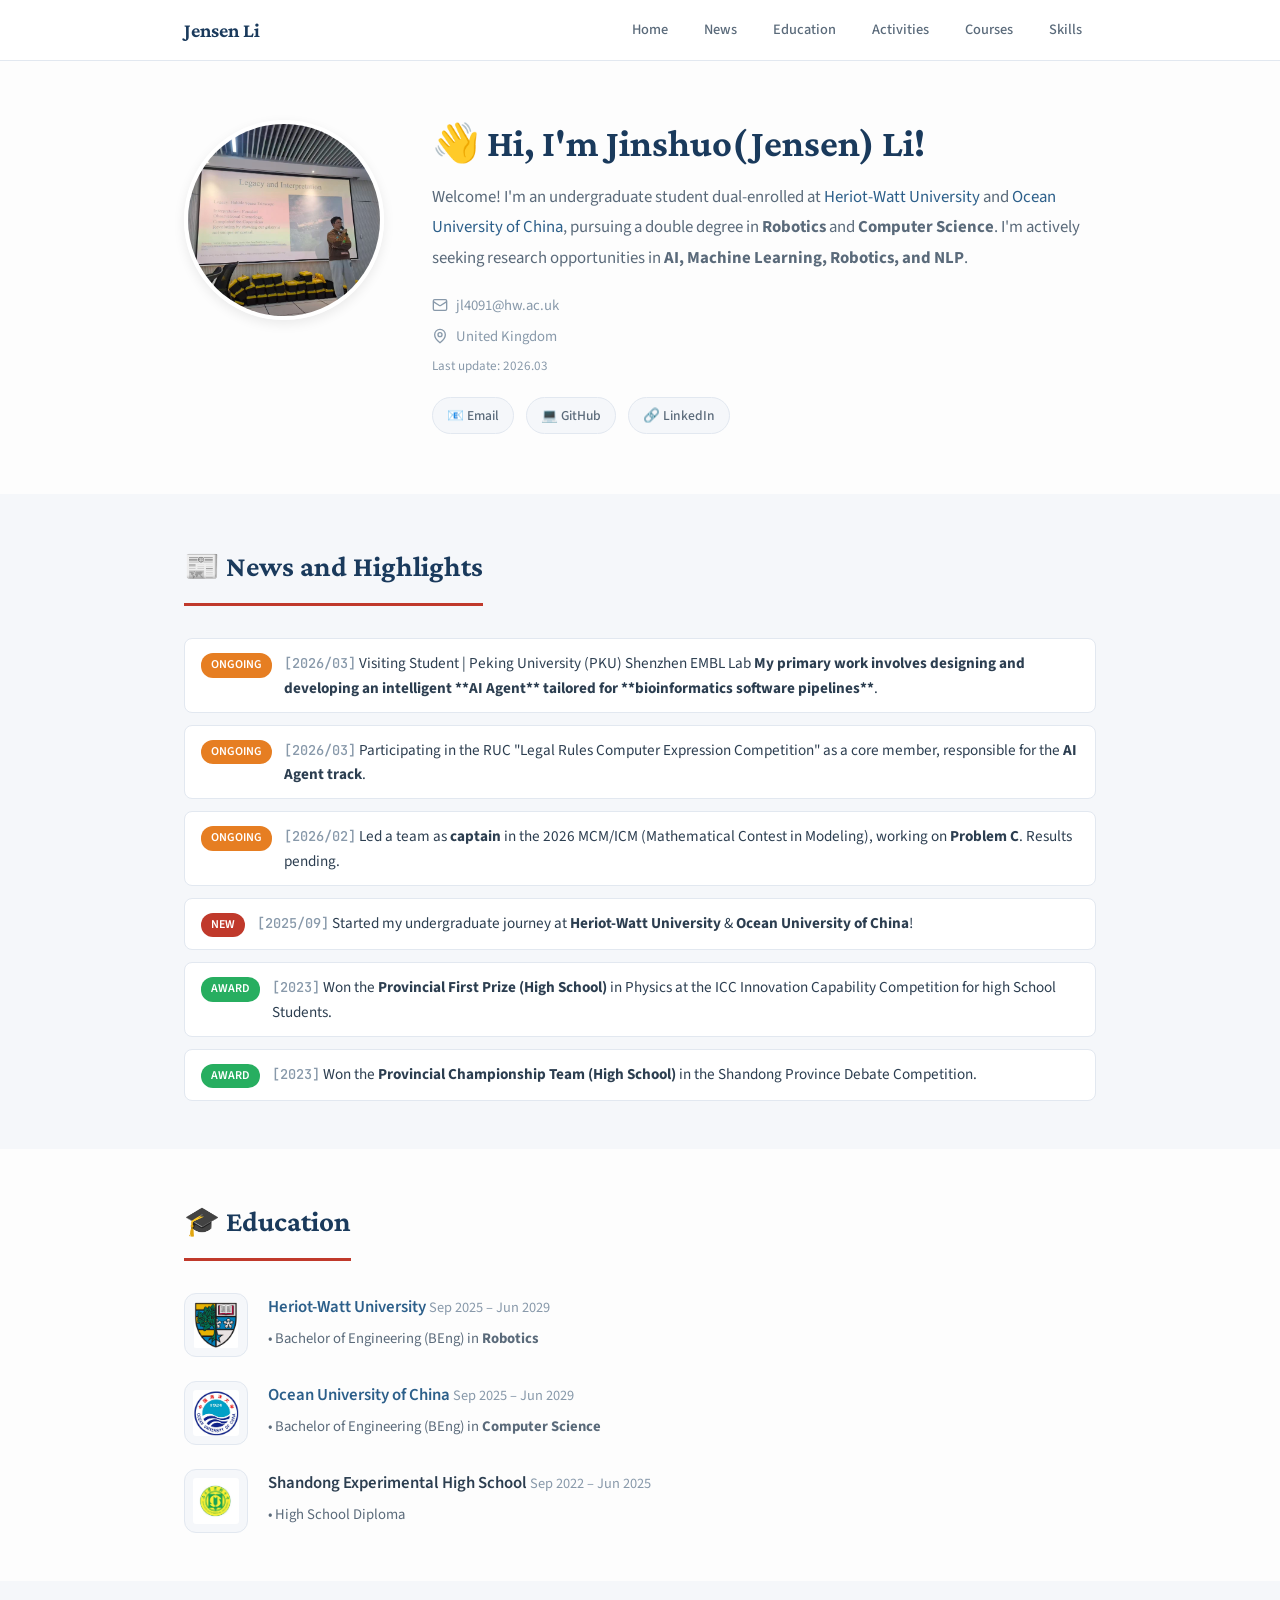
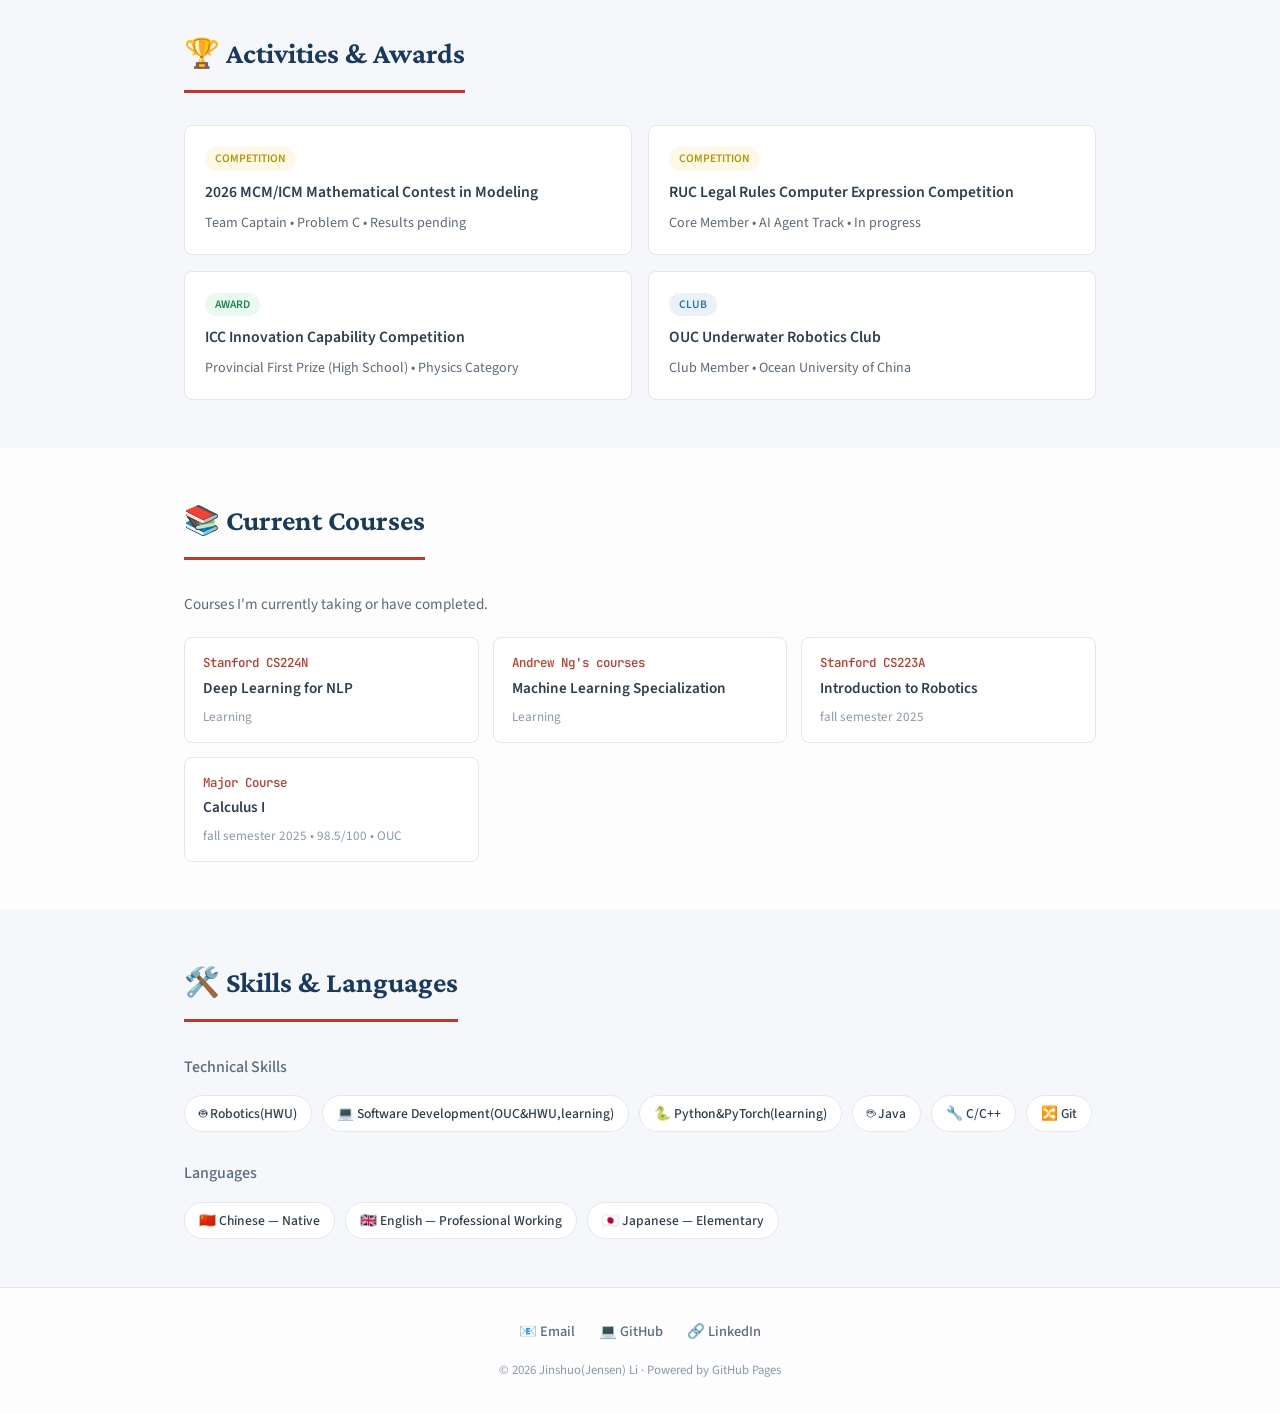
==== index.html @ 5b60dbbb "Update index.html" ====
<!DOCTYPE html>
<html lang="en">
<head>
    <meta charset="UTF-8">
    <meta name="viewport" content="width=device-width, initial-scale=1.0">
    <title>Jinshuo(Jensen) Li - Academic Homepage</title>
    <link rel="preconnect" href="https://fonts.googleapis.com">
    <link href="https://fonts.googleapis.com/css2?family=Crimson+Pro:wght@400;600;700&family=Source+Sans+3:wght@300;400;500;600;700&family=JetBrains+Mono:wght@400;500&display=swap" rel="stylesheet">
    <style>
        :root{--primary:#1a3a5c;--primary-light:#2c5f8a;--accent:#c0392b;--bg:#fdfdfd;--bg-section:#f5f7fa;--text:#2c3e50;--text-light:#5a6a7a;--text-muted:#8899aa;--border:#e2e8f0;--shadow-sm:0 1px 3px rgba(0,0,0,.06);--shadow-md:0 4px 12px rgba(0,0,0,.08);--radius:8px;--font-display:'Crimson Pro',Georgia,serif;--font-body:'Source Sans 3','Noto Sans SC',sans-serif;--font-mono:'JetBrains Mono',monospace}
        *,*::before,*::after{box-sizing:border-box;margin:0;padding:0}
        html{scroll-behavior:smooth;scroll-padding-top:80px}
        body{font-family:var(--font-body);color:var(--text);background:var(--bg);line-height:1.7;font-size:16px;-webkit-font-smoothing:antialiased}
        a{color:var(--primary-light);text-decoration:none;transition:color .2s}a:hover{color:var(--accent)}
        img{max-width:100%;display:block}
        .navbar{position:fixed;top:0;left:0;right:0;z-index:1000;background:rgba(255,255,255,.92);backdrop-filter:blur(12px);-webkit-backdrop-filter:blur(12px);border-bottom:1px solid var(--border);transition:box-shadow .3s}
        .navbar.scrolled{box-shadow:var(--shadow-sm)}
        .navbar-inner{max-width:960px;margin:0 auto;padding:0 24px;display:flex;align-items:center;justify-content:space-between;height:60px}
        .nav-name{font-family:var(--font-display);font-size:1.25rem;font-weight:700;color:var(--primary)}
        .nav-links{display:flex;gap:8px}
        .nav-links a{padding:6px 14px;border-radius:6px;font-size:.9rem;font-weight:500;color:var(--text-light);transition:all .2s}
        .nav-links a:hover{background:var(--bg-section);color:var(--primary)}
        .nav-toggle{display:none;background:none;border:none;cursor:pointer;padding:8px}
        .nav-toggle span{display:block;width:22px;height:2px;background:var(--text);margin:5px 0}
        .hero{padding:120px 24px 60px;max-width:960px;margin:0 auto}
        .hero-grid{display:grid;grid-template-columns:200px 1fr;gap:48px;align-items:start}
        .portrait{width:200px;height:200px;border-radius:50%;object-fit:cover;border:4px solid #fff;box-shadow:var(--shadow-md);background:linear-gradient(135deg,var(--primary-light),var(--primary))}
        .hero-info h1{font-family:var(--font-display);font-size:2.4rem;font-weight:700;color:var(--primary);line-height:1.2;margin-bottom:16px}
        .hero-info h1 .wave{display:inline-block;animation:wave 2.5s ease-in-out infinite;transform-origin:70% 70%}
        @keyframes wave{0%,60%,100%{transform:rotate(0)}10%,30%{transform:rotate(14deg)}20%{transform:rotate(-8deg)}40%{transform:rotate(-4deg)}50%{transform:rotate(10deg)}}
        .hero-bio{font-size:1.05rem;color:var(--text-light);margin-bottom:20px;line-height:1.8}
        .hero-meta{display:flex;flex-direction:column;gap:6px;font-size:.92rem;color:var(--text-muted)}
        .hero-meta span{display:flex;align-items:center;gap:8px}
        .hero-meta .icon{width:16px;height:16px;flex-shrink:0}
        .social-links{display:flex;gap:12px;margin-top:20px;flex-wrap:wrap}
        .social-links a{display:inline-flex;align-items:center;gap:6px;padding:6px 14px;border-radius:20px;font-size:.85rem;font-weight:500;background:var(--bg-section);color:var(--text-light);border:1px solid var(--border);transition:all .2s}
        .social-links a:hover{background:var(--primary);color:#fff;border-color:var(--primary);transform:translateY(-1px);box-shadow:var(--shadow-sm)}
        .section{max-width:960px;margin:0 auto;padding:48px 24px}
        .section-alt{background:var(--bg-section)}
        .section-alt .section{max-width:960px;margin:0 auto}
        .section-title{font-family:var(--font-display);font-size:1.8rem;font-weight:700;color:var(--primary);margin-bottom:32px;padding-bottom:12px;border-bottom:3px solid var(--accent);display:inline-block}
        .news-list{display:flex;flex-direction:column;gap:12px}
        .news-item{display:flex;align-items:flex-start;gap:12px;padding:12px 16px;border-radius:var(--radius);background:#fff;border:1px solid var(--border);transition:all .2s}
        .news-item:hover{box-shadow:var(--shadow-sm);border-color:var(--primary-light)}
        .news-badge{display:inline-block;padding:2px 10px;border-radius:12px;font-size:.75rem;font-weight:600;color:#fff;white-space:nowrap;flex-shrink:0;margin-top:2px}
        .news-badge.new{background:var(--accent)}.news-badge.ongoing{background:#e67e22}.news-badge.award{background:#27ae60}
        .news-text{font-size:.95rem;line-height:1.6}
        .news-date{color:var(--text-muted);font-size:.85rem;font-weight:500;font-family:var(--font-mono)}
        .entry-list{display:flex;flex-direction:column;gap:24px}
        .entry{display:grid;grid-template-columns:64px 1fr;gap:20px;align-items:start}
        .entry-logo{width:64px;height:64px;border-radius:12px;object-fit:contain;background:var(--bg-section);border:1px solid var(--border);display:flex;align-items:center;justify-content:center;font-size:1.6rem;padding:8px}
        .entry-content h3{font-size:1.05rem;font-weight:600;color:var(--text);margin-bottom:4px}
        .entry-content h3 .date{font-weight:400;color:var(--text-muted);font-size:.9rem}
        .entry-detail{font-size:.92rem;color:var(--text-light);line-height:1.7}
        .activity-grid{display:grid;grid-template-columns:repeat(auto-fill,minmax(420px,1fr));gap:16px}
        .activity-card{padding:18px 20px;border-radius:var(--radius);background:#fff;border:1px solid var(--border);transition:all .25s}
        .activity-card:hover{box-shadow:var(--shadow-md);transform:translateY(-2px)}
        .activity-card h3{font-size:.98rem;font-weight:600;color:var(--text);margin-bottom:6px}
        .activity-card p{font-size:.88rem;color:var(--text-light)}
        .activity-tag{display:inline-block;padding:2px 10px;border-radius:12px;font-size:.72rem;font-weight:600;margin-bottom:8px}
        .tag-award{background:#eafaf1;color:#1e8449}.tag-competition{background:#fef9e7;color:#b7950b}.tag-club{background:#eaf2f8;color:#2874a6}
        .course-grid{display:grid;grid-template-columns:repeat(auto-fill,minmax(280px,1fr));gap:14px}
        .course-card{padding:14px 18px;border-radius:var(--radius);background:#fff;border:1px solid var(--border);transition:all .2s}
        .course-card:hover{box-shadow:var(--shadow-sm);border-color:var(--primary-light)}
        .course-card .course-code{font-family:var(--font-mono);font-size:.78rem;color:var(--accent);font-weight:500}
        .course-card .course-name{font-size:.95rem;font-weight:600;color:var(--text);margin-top:2px}
        .course-card .course-meta{font-size:.82rem;color:var(--text-muted);margin-top:4px}
        .skills-section{display:flex;flex-wrap:wrap;gap:10px}
        .skill-badge{display:inline-flex;align-items:center;gap:6px;padding:6px 14px;border-radius:20px;font-size:.85rem;font-weight:500;background:#fff;color:var(--text);border:1px solid var(--border);transition:all .2s}
        .skill-badge:hover{border-color:var(--primary-light);transform:translateY(-1px);box-shadow:var(--shadow-sm)}
        .footer{border-top:1px solid var(--border);padding:32px 24px;text-align:center}
        .footer-links{display:flex;justify-content:center;gap:24px;margin-bottom:16px;flex-wrap:wrap}
        .footer-links a{font-size:.9rem;color:var(--text-light);font-weight:500}
        .footer-links a:hover{color:var(--accent)}
        .footer-copy{font-size:.8rem;color:var(--text-muted)}
        .back-to-top{position:fixed;bottom:32px;right:32px;width:44px;height:44px;border-radius:50%;background:var(--primary);color:#fff;border:none;cursor:pointer;display:flex;align-items:center;justify-content:center;opacity:0;transform:translateY(10px);transition:all .3s;box-shadow:var(--shadow-md);z-index:999}
        .back-to-top.visible{opacity:1;transform:translateY(0)}
        .back-to-top:hover{background:var(--accent);transform:translateY(-2px)}
        .fade-in{opacity:0;transform:translateY(20px);transition:opacity .6s ease,transform .6s ease}
        .fade-in.visible{opacity:1;transform:translateY(0)}
        @media(max-width:768px){.hero-grid{grid-template-columns:1fr;text-align:center;gap:24px}.portrait{width:160px;height:160px;margin:0 auto}.hero-info h1{font-size:1.8rem}.hero-meta{align-items:center}.social-links{justify-content:center}.entry{grid-template-columns:48px 1fr;gap:14px}.entry-logo{width:48px;height:48px;font-size:1.2rem}.activity-grid{grid-template-columns:1fr}.nav-links{display:none}.nav-links.open{display:flex;flex-direction:column;position:absolute;top:60px;left:0;right:0;background:rgba(255,255,255,.98);backdrop-filter:blur(12px);padding:16px;border-bottom:1px solid var(--border);box-shadow:var(--shadow-md)}.nav-toggle{display:block}}
    </style>
</head>
<body>

<nav class="navbar" id="navbar">
    <div class="navbar-inner">
        <a href="#" class="nav-name">Jensen Li</a>
        <button class="nav-toggle" onclick="document.querySelector('.nav-links').classList.toggle('open')" aria-label="Toggle menu"><span></span><span></span><span></span></button>
        <div class="nav-links">
            <a href="#">Home</a>
            <a href="#news">News</a>
            <a href="#edu">Education</a>
            <a href="#activities">Activities</a>
            <a href="#courses">Courses</a>
            <a href="#skills">Skills</a>
        </div>
    </div>
</nav>

<header class="hero">
    <div class="hero-grid fade-in">
        <div>
            <img class="portrait" src="img/portrait.jpg" alt="Jensen Li"> 
        </div>
        <div class="hero-info">
            <h1><span class="wave">👋</span> Hi, I'm <strong>Jinshuo(Jensen) Li</strong>!</h1>
            <p class="hero-bio">
                Welcome! I'm an undergraduate student dual-enrolled at
                <a href="https://www.hw.ac.uk/" target="_blank">Heriot-Watt University</a> and
                <a href="https://www.ouc.edu.cn/" target="_blank">Ocean University of China</a>,
                pursuing a double degree in <strong>Robotics</strong> and <strong>Computer Science</strong>.
                I'm actively seeking research opportunities in <strong>AI, Machine Learning, Robotics, and NLP</strong>.
            </p>
            <div class="hero-meta">
                <span><svg class="icon" viewBox="0 0 24 24" fill="none" stroke="currentColor" stroke-width="2"><rect x="2" y="4" width="20" height="16" rx="2"/><path d="m22 7-8.97 5.7a1.94 1.94 0 0 1-2.06 0L2 7"/></svg> jl4091@hw.ac.uk</span>
                <span><svg class="icon" viewBox="0 0 24 24" fill="none" stroke="currentColor" stroke-width="2"><path d="M20 10c0 6-8 12-8 12s-8-6-8-12a8 8 0 0 1 16 0Z"/><circle cx="12" cy="10" r="3"/></svg> United Kingdom</span>
                <span style="font-size:.82rem">Last update: 2026.03</span>
            </div>
            <div class="social-links">
                <a href="mailto:jl4091@hw.ac.uk">📧 Email</a>
                <a href="https://github.com/JinshuoLi-Jensen" target="_blank">💻 GitHub</a>
                <a href="https://www.linkedin.com/in/jinshuo-jensen-li-441361394?lipi=urn%3Ali%3Apage%3Ad_flagship3_profile_view_base_contact_details%3BTXCVlpqASl%2BMMBmST65ggA%3D%3D" target="_blank">🔗 LinkedIn</a>
            </div>
        </div>
    </div>
</header>

<div class="section-alt">
    <div class="section" id="news">
        <h2 class="section-title fade-in">📰 News and Highlights</h2>
        <div class="news-list">
            <div class="news-item fade-in">
                <span class="news-badge ongoing">ONGOING</span>
                <div class="news-text"><span class="news-date">[2026/03]</span> Visiting Student | Peking University (PKU) Shenzhen EMBL Lab <strong>My primary work involves designing and developing an intelligent **AI Agent** tailored for **bioinformatics software pipelines**</strong>.</div>
            </div>
            <div class="news-item fade-in">
                <span class="news-badge ongoing">ONGOING</span>
                <div class="news-text"><span class="news-date">[2026/03]</span> Participating in the RUC "Legal Rules Computer Expression Competition" as a core member, responsible for the <strong>AI Agent track</strong>.</div>
            </div>
            <div class="news-item fade-in">
                <span class="news-badge ongoing">ONGOING</span>
                <div class="news-text"><span class="news-date">[2026/02]</span> Led a team as <strong>captain</strong> in the 2026 MCM/ICM (Mathematical Contest in Modeling), working on <strong>Problem C</strong>. Results pending.</div>
            </div>
            <div class="news-item fade-in">
                <span class="news-badge new">NEW</span>
                <div class="news-text"><span class="news-date">[2025/09]</span> Started my undergraduate journey at <strong>Heriot-Watt University</strong> &amp; <strong>Ocean University of China</strong>!</div>
            </div>
            <div class="news-item fade-in">
                <span class="news-badge award">AWARD</span>
                <div class="news-text"><span class="news-date">[2023]</span> Won the <strong>Provincial First Prize (High School)</strong> in Physics at the ICC Innovation Capability Competition for high School Students.</div>
            </div>
            <div class="news-item fade-in">
                <span class="news-badge award">AWARD</span>
                <div class="news-text"><span class="news-date">[2023]</span> Won the <strong>Provincial Championship Team (High School)</strong> in the Shandong Province Debate Competition.</div>
            </div>
        </div>
    </div>
</div>

<div class="section" id="edu">
    <h2 class="section-title fade-in">🎓 Education</h2>
    <div class="entry-list">
        <div class="entry fade-in">
            <img class="entry-logo" src="img/hwu.png" alt="HWU"> 
            <div class="entry-content">
                <h3><a href="https://www.hw.ac.uk/" target="_blank">Heriot-Watt University</a> <span class="date">Sep 2025 – Jun 2029</span></h3>
                <div class="entry-detail">• Bachelor of Engineering (BEng) in <strong>Robotics</strong></div>
            </div>
        </div>
        <div class="entry fade-in">
            <img class="entry-logo" src="img/ouc.png" alt="OUC">
            <div class="entry-content">
                <h3><a href="https://www.ouc.edu.cn/" target="_blank">Ocean University of China</a> <span class="date">Sep 2025 – Jun 2029</span></h3>
                <div class="entry-detail">• Bachelor of Engineering (BEng) in <strong>Computer Science</strong></div>
            </div>
        </div>
        <div class="entry fade-in">
            <img class="entry-logo" src="img/sdsy.webp" alt="SDSY">
            <div class="entry-content">
                <h3>Shandong Experimental High School <span class="date">Sep 2022 – Jun 2025</span></h3>
                <div class="entry-detail">• High School Diploma</div>
            </div>
        </div>
    </div>
</div>

<div class="section-alt">
    <div class="section" id="activities">
        <h2 class="section-title fade-in">🏆 Activities &amp; Awards</h2>
        <div class="activity-grid">
            <div class="activity-card fade-in">
                <span class="activity-tag tag-competition">COMPETITION</span>
                <h3>2026 MCM/ICM Mathematical Contest in Modeling</h3>
                <p>Team Captain • Problem C • Results pending</p>
            </div>
            <div class="activity-card fade-in">
                <span class="activity-tag tag-competition">COMPETITION</span>
                <h3>RUC Legal Rules Computer Expression Competition</h3>
                <p>Core Member • AI Agent Track • In progress</p>
            </div>
            <div class="activity-card fade-in">
                <span class="activity-tag tag-award">AWARD</span>
                <h3>ICC Innovation Capability Competition</h3>
                <p>Provincial First Prize (High School) • Physics Category</p>
            </div>
            <div class="activity-card fade-in">
                <span class="activity-tag tag-club">CLUB</span>
                <h3>OUC Underwater Robotics Club</h3>
                <p>Club Member • Ocean University of China</p>
            </div>
        </div>
    </div>
</div>

<div class="section" id="courses">
    <h2 class="section-title fade-in">📚 Current Courses</h2>
    <p style="color:var(--text-light);margin-bottom:20px;font-size:.95rem" class="fade-in">Courses I'm currently taking or have completed.</p>
    <div class="course-grid">
        <div class="course-card fade-in">
            <div class="course-code">Stanford CS224N</div>
            <div class="course-name">Deep Learning for NLP</div>
            <div class="course-meta">Learning</div>
        </div>
        <div class="course-card fade-in">
            <div class="course-code">Andrew Ng's courses</div>
            <div class="course-name">Machine Learning Specialization</div>
            <div class="course-meta">Learning</div>
        </div>
        <div class="course-card fade-in">
            <div class="course-code">Stanford CS223A</div>
            <div class="course-name">Introduction to Robotics</div>
            <div class="course-meta">fall semester 2025</div>
        </div>
        <div class="course-card fade-in">
            <div class="course-code">Major Course</div>
            <div class="course-name">Calculus I</div>
            <div class="course-meta">fall semester 2025 • 98.5/100 • OUC</div>
        </div>
    </div>
</div>

<div class="section-alt">
    <div class="section" id="skills">
        <h2 class="section-title fade-in">🛠️ Skills &amp; Languages</h2>
        <h3 style="font-size:1rem;color:var(--text-light);margin-bottom:14px;font-weight:500" class="fade-in">Technical Skills</h3>
        <div class="skills-section fade-in" style="margin-bottom:28px">
            <span class="skill-badge">🤖 Robotics(HWU)</span>
            <span class="skill-badge">💻 Software Development(OUC&HWU,learning)</span>
            <span class="skill-badge">🐍 Python&PyTorch(learning)</span>
            <span class="skill-badge">☕ Java</span>
            <span class="skill-badge">🔧 C/C++</span>
            <span class="skill-badge">🔀 Git</span>
        </div>
        <h3 style="font-size:1rem;color:var(--text-light);margin-bottom:14px;font-weight:500" class="fade-in">Languages</h3>
        <div class="skills-section fade-in">
            <span class="skill-badge">🇨🇳 Chinese — Native</span>
            <span class="skill-badge">🇬🇧 English — Professional Working</span>
            <span class="skill-badge">🇯🇵 Japanese — Elementary</span>
        </div>
    </div>
</div>

<footer class="footer">
    <div class="footer-links">
        <a href="mailto:jl4091@hw.ac.uk">📧 Email</a>
        <a href="https://github.com/JinshuoLi-Jensen" target="_blank">💻 GitHub</a>
        <a href="https://www.linkedin.com/in/jinshuojensen-li-441361394" target="_blank">🔗 LinkedIn</a>
    </div>
    <p class="footer-copy">© 2026 Jinshuo(Jensen) Li · Powered by GitHub Pages</p>
</footer>

<button class="back-to-top" id="backToTop" onclick="window.scrollTo({top:0,behavior:'smooth'})" aria-label="Back to top">
    <svg width="20" height="20" viewBox="0 0 24 24" fill="none" stroke="currentColor" stroke-width="2.5" stroke-linecap="round"><path d="m18 15-6-6-6 6"/></svg>
</button>

<script>
    var navbar=document.getElementById('navbar');
    window.addEventListener('scroll',function(){navbar.classList.toggle('scrolled',window.scrollY>20)});
    var backToTop=document.getElementById('backToTop');
    window.addEventListener('scroll',function(){backToTop.classList.toggle('visible',window.scrollY>400)});
    var observer=new IntersectionObserver(function(entries){
        entries.forEach(function(entry){if(entry.isIntersecting)entry.target.classList.add('visible')});
    },{threshold:0.1,rootMargin:'0px 0px -40px 0px'});
    document.querySelectorAll('.fade-in').forEach(function(el){observer.observe(el)});
</script>
</body>
</html>
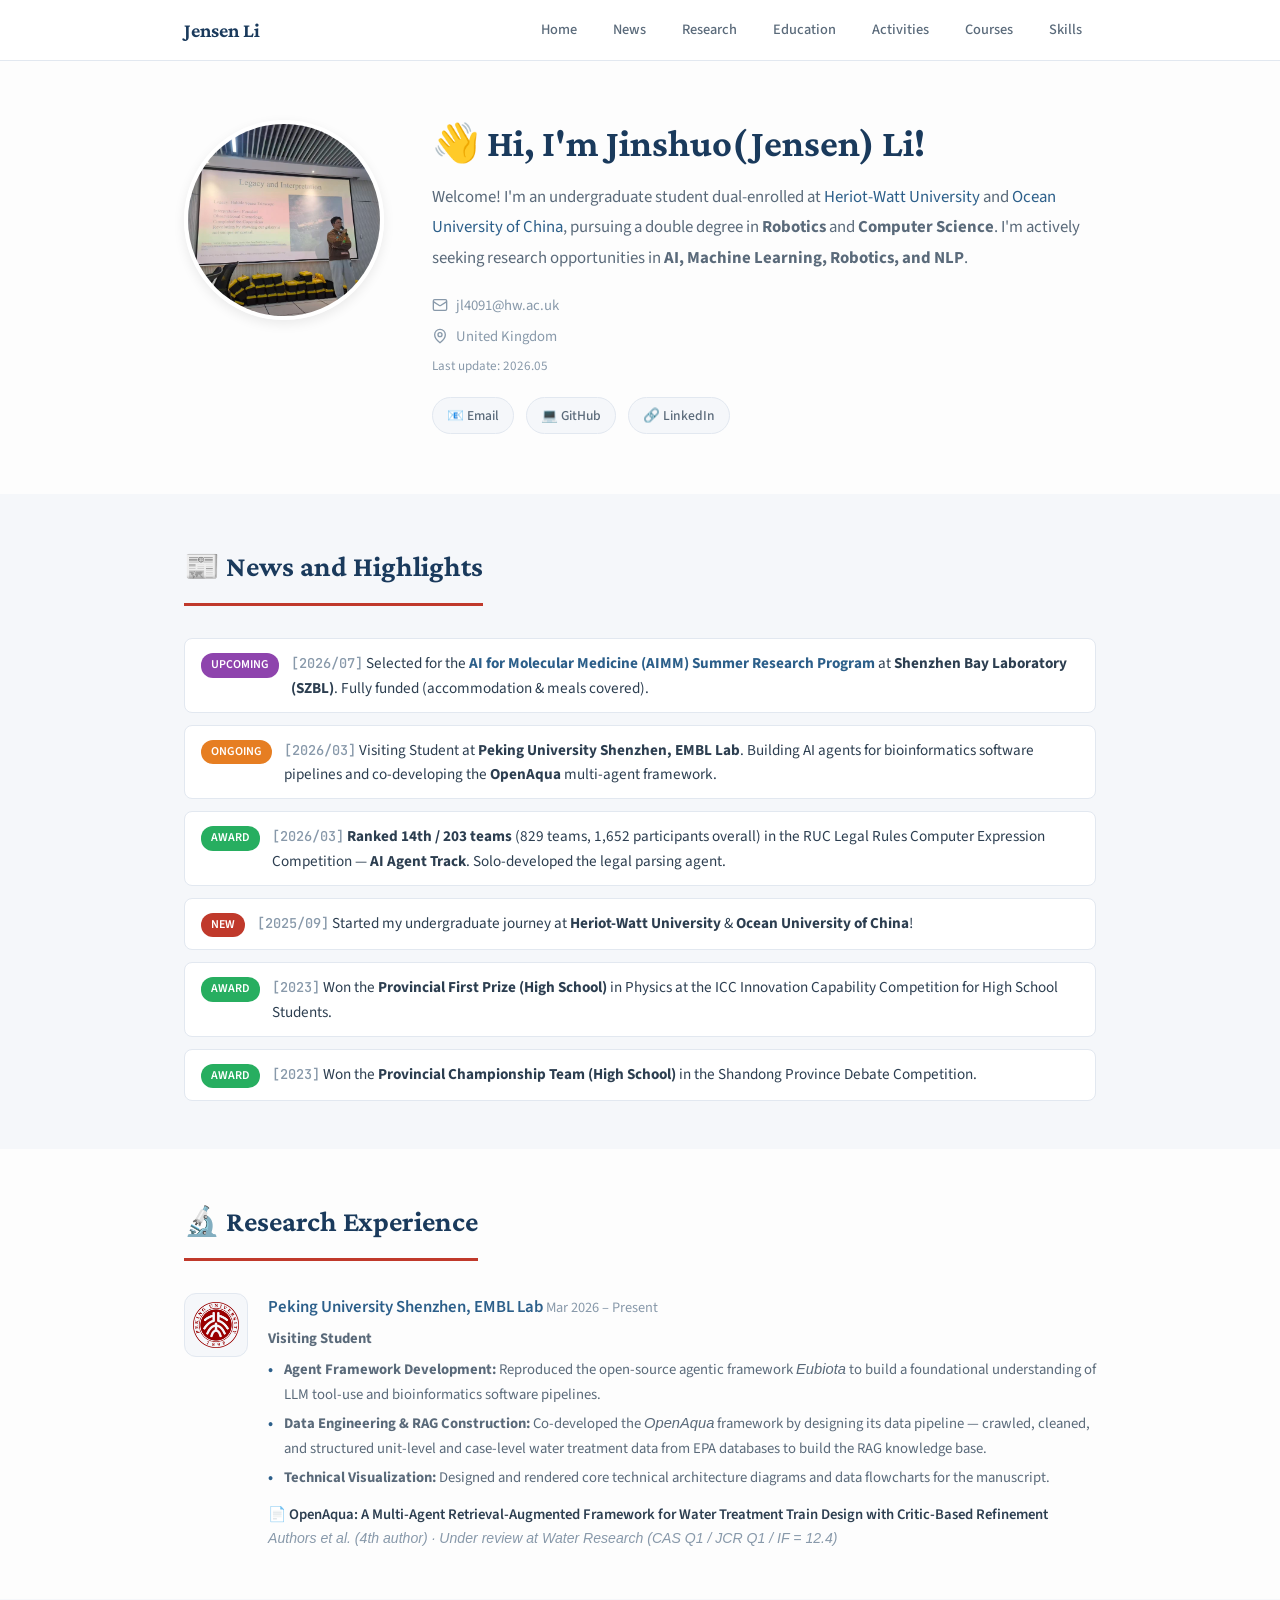
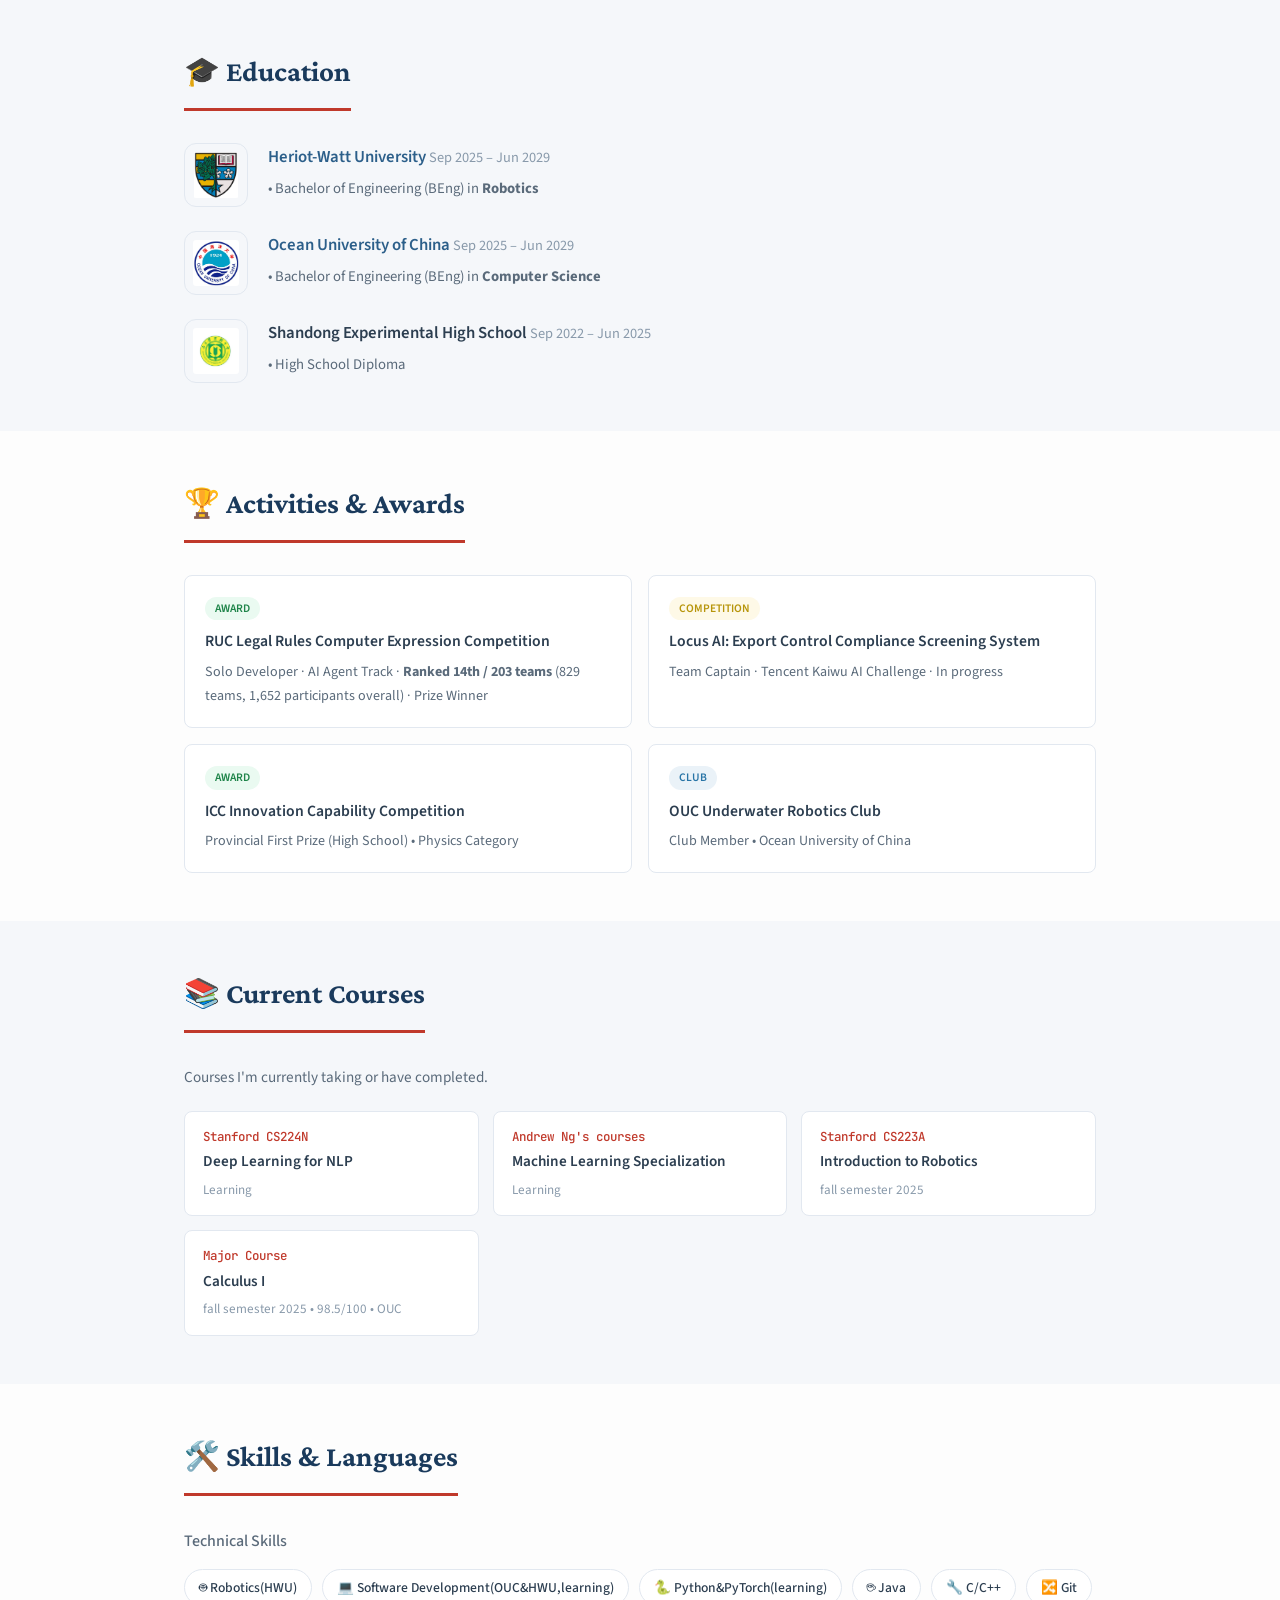
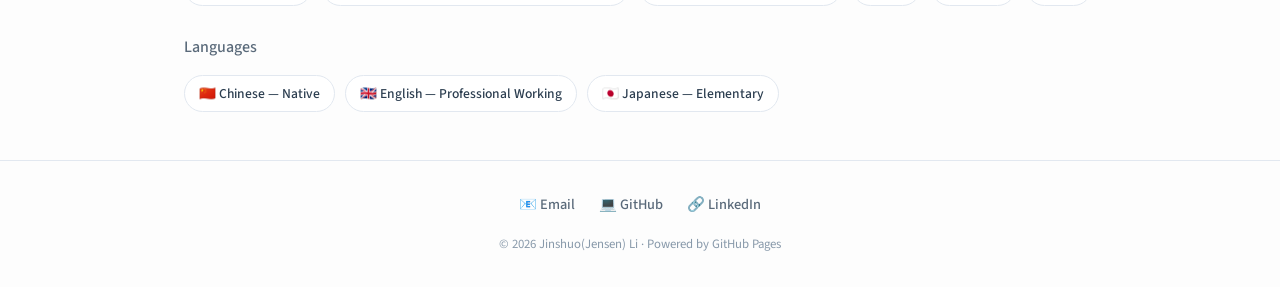
==== commit 05464f4c: "Add files via upload" ====
--- a/index.html
+++ b/index.html
@@ -43,7 +43,7 @@
         .news-item{display:flex;align-items:flex-start;gap:12px;padding:12px 16px;border-radius:var(--radius);background:#fff;border:1px solid var(--border);transition:all .2s}
         .news-item:hover{box-shadow:var(--shadow-sm);border-color:var(--primary-light)}
         .news-badge{display:inline-block;padding:2px 10px;border-radius:12px;font-size:.75rem;font-weight:600;color:#fff;white-space:nowrap;flex-shrink:0;margin-top:2px}
-        .news-badge.new{background:var(--accent)}.news-badge.ongoing{background:#e67e22}.news-badge.award{background:#27ae60}
+        .news-badge.new{background:var(--accent)}.news-badge.ongoing{background:#e67e22}.news-badge.award{background:#27ae60}.news-badge.upcoming{background:#8e44ad}
         .news-text{font-size:.95rem;line-height:1.6}
         .news-date{color:var(--text-muted);font-size:.85rem;font-weight:500;font-family:var(--font-mono)}
         .entry-list{display:flex;flex-direction:column;gap:24px}
@@ -52,6 +52,11 @@
         .entry-content h3{font-size:1.05rem;font-weight:600;color:var(--text);margin-bottom:4px}
         .entry-content h3 .date{font-weight:400;color:var(--text-muted);font-size:.9rem}
         .entry-detail{font-size:.92rem;color:var(--text-light);line-height:1.7}
+        .entry-detail ul{list-style:none;padding:0;margin:4px 0 0 0}
+        .entry-detail ul li{position:relative;padding-left:16px;margin-bottom:4px}
+        .entry-detail ul li::before{content:"•";position:absolute;left:0;color:var(--primary-light);font-weight:700}
+        .pub-title{font-weight:600;color:var(--text)}
+        .pub-venue{font-style:italic;color:var(--text-muted);font-size:.88rem}
         .activity-grid{display:grid;grid-template-columns:repeat(auto-fill,minmax(420px,1fr));gap:16px}
         .activity-card{padding:18px 20px;border-radius:var(--radius);background:#fff;border:1px solid var(--border);transition:all .25s}
         .activity-card:hover{box-shadow:var(--shadow-md);transform:translateY(-2px)}
@@ -90,6 +95,7 @@
         <div class="nav-links">
             <a href="#">Home</a>
             <a href="#news">News</a>
+            <a href="#research">Research</a>
             <a href="#edu">Education</a>
             <a href="#activities">Activities</a>
             <a href="#courses">Courses</a>
@@ -115,7 +121,7 @@
             <div class="hero-meta">
                 <span><svg class="icon" viewBox="0 0 24 24" fill="none" stroke="currentColor" stroke-width="2"><rect x="2" y="4" width="20" height="16" rx="2"/><path d="m22 7-8.97 5.7a1.94 1.94 0 0 1-2.06 0L2 7"/></svg> jl4091@hw.ac.uk</span>
                 <span><svg class="icon" viewBox="0 0 24 24" fill="none" stroke="currentColor" stroke-width="2"><path d="M20 10c0 6-8 12-8 12s-8-6-8-12a8 8 0 0 1 16 0Z"/><circle cx="12" cy="10" r="3"/></svg> United Kingdom</span>
-                <span style="font-size:.82rem">Last update: 2026.03</span>
+                <span style="font-size:.82rem">Last update: 2026.05</span>
             </div>
             <div class="social-links">
                 <a href="mailto:jl4091@hw.ac.uk">📧 Email</a>
@@ -126,21 +132,22 @@
     </div>
 </header>
 
+<!-- News and Highlights -->
 <div class="section-alt">
     <div class="section" id="news">
         <h2 class="section-title fade-in">📰 News and Highlights</h2>
         <div class="news-list">
             <div class="news-item fade-in">
+                <span class="news-badge upcoming">UPCOMING</span>
+                <div class="news-text"><span class="news-date">[2026/07]</span> Selected for the <strong><a href="https://aimm.szbl.ac.cn/" target="_blank">AI for Molecular Medicine (AIMM) Summer Research Program</a></strong> at <strong>Shenzhen Bay Laboratory (SZBL)</strong>. Fully funded (accommodation &amp; meals covered).</div>
+            </div>
+            <div class="news-item fade-in">
                 <span class="news-badge ongoing">ONGOING</span>
-                <div class="news-text"><span class="news-date">[2026/03]</span> Visiting Student | Peking University (PKU) Shenzhen EMBL Lab <strong>My primary work involves designing and developing an intelligent **AI Agent** tailored for **bioinformatics software pipelines**</strong>.</div>
-            </div>
-            <div class="news-item fade-in">
-                <span class="news-badge ongoing">ONGOING</span>
-                <div class="news-text"><span class="news-date">[2026/03]</span> Participating in the RUC "Legal Rules Computer Expression Competition" as a core member, responsible for the <strong>AI Agent track</strong>.</div>
-            </div>
-            <div class="news-item fade-in">
-                <span class="news-badge ongoing">ONGOING</span>
-                <div class="news-text"><span class="news-date">[2026/02]</span> Led a team as <strong>captain</strong> in the 2026 MCM/ICM (Mathematical Contest in Modeling), working on <strong>Problem C</strong>. Results pending.</div>
+                <div class="news-text"><span class="news-date">[2026/03]</span> Visiting Student at <strong>Peking University Shenzhen, EMBL Lab</strong>. Building AI agents for bioinformatics software pipelines and co-developing the <strong>OpenAqua</strong> multi-agent framework.</div>
+            </div>
+            <div class="news-item fade-in">
+                <span class="news-badge award">AWARD</span>
+                <div class="news-text"><span class="news-date">[2026/03]</span> <strong>Ranked 14th / 203 teams</strong> (829 teams, 1,652 participants overall) in the RUC Legal Rules Computer Expression Competition — <strong>AI Agent Track</strong>. Solo-developed the legal parsing agent.</div>
             </div>
             <div class="news-item fade-in">
                 <span class="news-badge new">NEW</span>
@@ -148,7 +155,7 @@
             </div>
             <div class="news-item fade-in">
                 <span class="news-badge award">AWARD</span>
-                <div class="news-text"><span class="news-date">[2023]</span> Won the <strong>Provincial First Prize (High School)</strong> in Physics at the ICC Innovation Capability Competition for high School Students.</div>
+                <div class="news-text"><span class="news-date">[2023]</span> Won the <strong>Provincial First Prize (High School)</strong> in Physics at the ICC Innovation Capability Competition for High School Students.</div>
             </div>
             <div class="news-item fade-in">
                 <span class="news-badge award">AWARD</span>
@@ -158,106 +165,135 @@
     </div>
 </div>
 
-<div class="section" id="edu">
-    <h2 class="section-title fade-in">🎓 Education</h2>
+<!-- Research Experience -->
+<div class="section" id="research">
+    <h2 class="section-title fade-in">🔬 Research Experience</h2>
     <div class="entry-list">
         <div class="entry fade-in">
-            <img class="entry-logo" src="img/hwu.png" alt="HWU"> 
+            <img class="entry-logo" src="img/pku.png" alt="PKU">
             <div class="entry-content">
-                <h3><a href="https://www.hw.ac.uk/" target="_blank">Heriot-Watt University</a> <span class="date">Sep 2025 – Jun 2029</span></h3>
-                <div class="entry-detail">• Bachelor of Engineering (BEng) in <strong>Robotics</strong></div>
-            </div>
-        </div>
-        <div class="entry fade-in">
-            <img class="entry-logo" src="img/ouc.png" alt="OUC">
-            <div class="entry-content">
-                <h3><a href="https://www.ouc.edu.cn/" target="_blank">Ocean University of China</a> <span class="date">Sep 2025 – Jun 2029</span></h3>
-                <div class="entry-detail">• Bachelor of Engineering (BEng) in <strong>Computer Science</strong></div>
-            </div>
-        </div>
-        <div class="entry fade-in">
-            <img class="entry-logo" src="img/sdsy.webp" alt="SDSY">
-            <div class="entry-content">
-                <h3>Shandong Experimental High School <span class="date">Sep 2022 – Jun 2025</span></h3>
-                <div class="entry-detail">• High School Diploma</div>
-            </div>
-        </div>
-    </div>
-</div>
-
+                <h3><a href="https://www.pku.edu.cn/" target="_blank">Peking University Shenzhen, EMBL Lab</a> <span class="date">Mar 2026 – Present</span></h3>
+                <div class="entry-detail">
+                    <p style="margin-bottom:6px"><strong>Visiting Student</strong></p>
+                    <ul>
+                        <li><strong>Agent Framework Development:</strong> Reproduced the open-source agentic framework <em>Eubiota</em> to build a foundational understanding of LLM tool-use and bioinformatics software pipelines.</li>
+                        <li><strong>Data Engineering &amp; RAG Construction:</strong> Co-developed the <em>OpenAqua</em> framework by designing its data pipeline — crawled, cleaned, and structured unit-level and case-level water treatment data from EPA databases to build the RAG knowledge base.</li>
+                        <li><strong>Technical Visualization:</strong> Designed and rendered core technical architecture diagrams and data flowcharts for the manuscript.</li>
+                    </ul>
+                </div>
+                <div class="entry-detail" style="margin-top:12px">
+                    <p class="pub-title">📄 OpenAqua: A Multi-Agent Retrieval-Augmented Framework for Water Treatment Train Design with Critic-Based Refinement</p>
+                    <p class="pub-venue">Authors et al. (4th author) · Under review at <em>Water Research</em> (CAS Q1 / JCR Q1 / IF = 12.4)</p>
+                </div>
+            </div>
+        </div>
+    </div>
+</div>
+
+<!-- Education -->
 <div class="section-alt">
-    <div class="section" id="activities">
-        <h2 class="section-title fade-in">🏆 Activities &amp; Awards</h2>
-        <div class="activity-grid">
-            <div class="activity-card fade-in">
-                <span class="activity-tag tag-competition">COMPETITION</span>
-                <h3>2026 MCM/ICM Mathematical Contest in Modeling</h3>
-                <p>Team Captain • Problem C • Results pending</p>
-            </div>
-            <div class="activity-card fade-in">
-                <span class="activity-tag tag-competition">COMPETITION</span>
-                <h3>RUC Legal Rules Computer Expression Competition</h3>
-                <p>Core Member • AI Agent Track • In progress</p>
-            </div>
-            <div class="activity-card fade-in">
-                <span class="activity-tag tag-award">AWARD</span>
-                <h3>ICC Innovation Capability Competition</h3>
-                <p>Provincial First Prize (High School) • Physics Category</p>
-            </div>
-            <div class="activity-card fade-in">
-                <span class="activity-tag tag-club">CLUB</span>
-                <h3>OUC Underwater Robotics Club</h3>
-                <p>Club Member • Ocean University of China</p>
-            </div>
-        </div>
-    </div>
-</div>
-
-<div class="section" id="courses">
-    <h2 class="section-title fade-in">📚 Current Courses</h2>
-    <p style="color:var(--text-light);margin-bottom:20px;font-size:.95rem" class="fade-in">Courses I'm currently taking or have completed.</p>
-    <div class="course-grid">
-        <div class="course-card fade-in">
-            <div class="course-code">Stanford CS224N</div>
-            <div class="course-name">Deep Learning for NLP</div>
-            <div class="course-meta">Learning</div>
-        </div>
-        <div class="course-card fade-in">
-            <div class="course-code">Andrew Ng's courses</div>
-            <div class="course-name">Machine Learning Specialization</div>
-            <div class="course-meta">Learning</div>
-        </div>
-        <div class="course-card fade-in">
-            <div class="course-code">Stanford CS223A</div>
-            <div class="course-name">Introduction to Robotics</div>
-            <div class="course-meta">fall semester 2025</div>
-        </div>
-        <div class="course-card fade-in">
-            <div class="course-code">Major Course</div>
-            <div class="course-name">Calculus I</div>
-            <div class="course-meta">fall semester 2025 • 98.5/100 • OUC</div>
-        </div>
-    </div>
-</div>
-
+    <div class="section" id="edu">
+        <h2 class="section-title fade-in">🎓 Education</h2>
+        <div class="entry-list">
+            <div class="entry fade-in">
+                <img class="entry-logo" src="img/hwu.png" alt="HWU"> 
+                <div class="entry-content">
+                    <h3><a href="https://www.hw.ac.uk/" target="_blank">Heriot-Watt University</a> <span class="date">Sep 2025 – Jun 2029</span></h3>
+                    <div class="entry-detail">• Bachelor of Engineering (BEng) in <strong>Robotics</strong></div>
+                </div>
+            </div>
+            <div class="entry fade-in">
+                <img class="entry-logo" src="img/ouc.png" alt="OUC">
+                <div class="entry-content">
+                    <h3><a href="https://www.ouc.edu.cn/" target="_blank">Ocean University of China</a> <span class="date">Sep 2025 – Jun 2029</span></h3>
+                    <div class="entry-detail">• Bachelor of Engineering (BEng) in <strong>Computer Science</strong></div>
+                </div>
+            </div>
+            <div class="entry fade-in">
+                <img class="entry-logo" src="img/sdsy.webp" alt="SDSY">
+                <div class="entry-content">
+                    <h3>Shandong Experimental High School <span class="date">Sep 2022 – Jun 2025</span></h3>
+                    <div class="entry-detail">• High School Diploma</div>
+                </div>
+            </div>
+        </div>
+    </div>
+</div>
+
+<!-- Activities & Awards -->
+<div class="section" id="activities">
+    <h2 class="section-title fade-in">🏆 Activities &amp; Awards</h2>
+    <div class="activity-grid">
+        <div class="activity-card fade-in">
+            <span class="activity-tag tag-award">AWARD</span>
+            <h3>RUC Legal Rules Computer Expression Competition</h3>
+            <p>Solo Developer · AI Agent Track · <strong>Ranked 14th / 203 teams</strong> (829 teams, 1,652 participants overall) · Prize Winner</p>
+        </div>
+        <div class="activity-card fade-in">
+            <span class="activity-tag tag-competition">COMPETITION</span>
+            <h3>Locus AI: Export Control Compliance Screening System</h3>
+            <p>Team Captain · Tencent Kaiwu AI Challenge · In progress</p>
+        </div>
+        <div class="activity-card fade-in">
+            <span class="activity-tag tag-award">AWARD</span>
+            <h3>ICC Innovation Capability Competition</h3>
+            <p>Provincial First Prize (High School) • Physics Category</p>
+        </div>
+        <div class="activity-card fade-in">
+            <span class="activity-tag tag-club">CLUB</span>
+            <h3>OUC Underwater Robotics Club</h3>
+            <p>Club Member • Ocean University of China</p>
+        </div>
+    </div>
+</div>
+
+<!-- Courses -->
 <div class="section-alt">
-    <div class="section" id="skills">
-        <h2 class="section-title fade-in">🛠️ Skills &amp; Languages</h2>
-        <h3 style="font-size:1rem;color:var(--text-light);margin-bottom:14px;font-weight:500" class="fade-in">Technical Skills</h3>
-        <div class="skills-section fade-in" style="margin-bottom:28px">
-            <span class="skill-badge">🤖 Robotics(HWU)</span>
-            <span class="skill-badge">💻 Software Development(OUC&HWU,learning)</span>
-            <span class="skill-badge">🐍 Python&PyTorch(learning)</span>
-            <span class="skill-badge">☕ Java</span>
-            <span class="skill-badge">🔧 C/C++</span>
-            <span class="skill-badge">🔀 Git</span>
-        </div>
-        <h3 style="font-size:1rem;color:var(--text-light);margin-bottom:14px;font-weight:500" class="fade-in">Languages</h3>
-        <div class="skills-section fade-in">
-            <span class="skill-badge">🇨🇳 Chinese — Native</span>
-            <span class="skill-badge">🇬🇧 English — Professional Working</span>
-            <span class="skill-badge">🇯🇵 Japanese — Elementary</span>
-        </div>
+    <div class="section" id="courses">
+        <h2 class="section-title fade-in">📚 Current Courses</h2>
+        <p style="color:var(--text-light);margin-bottom:20px;font-size:.95rem" class="fade-in">Courses I'm currently taking or have completed.</p>
+        <div class="course-grid">
+            <div class="course-card fade-in">
+                <div class="course-code">Stanford CS224N</div>
+                <div class="course-name">Deep Learning for NLP</div>
+                <div class="course-meta">Learning</div>
+            </div>
+            <div class="course-card fade-in">
+                <div class="course-code">Andrew Ng's courses</div>
+                <div class="course-name">Machine Learning Specialization</div>
+                <div class="course-meta">Learning</div>
+            </div>
+            <div class="course-card fade-in">
+                <div class="course-code">Stanford CS223A</div>
+                <div class="course-name">Introduction to Robotics</div>
+                <div class="course-meta">fall semester 2025</div>
+            </div>
+            <div class="course-card fade-in">
+                <div class="course-code">Major Course</div>
+                <div class="course-name">Calculus I</div>
+                <div class="course-meta">fall semester 2025 • 98.5/100 • OUC</div>
+            </div>
+        </div>
+    </div>
+</div>
+
+<!-- Skills -->
+<div class="section" id="skills">
+    <h2 class="section-title fade-in">🛠️ Skills &amp; Languages</h2>
+    <h3 style="font-size:1rem;color:var(--text-light);margin-bottom:14px;font-weight:500" class="fade-in">Technical Skills</h3>
+    <div class="skills-section fade-in" style="margin-bottom:28px">
+        <span class="skill-badge">🤖 Robotics(HWU)</span>
+        <span class="skill-badge">💻 Software Development(OUC&HWU,learning)</span>
+        <span class="skill-badge">🐍 Python&PyTorch(learning)</span>
+        <span class="skill-badge">☕ Java</span>
+        <span class="skill-badge">🔧 C/C++</span>
+        <span class="skill-badge">🔀 Git</span>
+    </div>
+    <h3 style="font-size:1rem;color:var(--text-light);margin-bottom:14px;font-weight:500" class="fade-in">Languages</h3>
+    <div class="skills-section fade-in">
+        <span class="skill-badge">🇨🇳 Chinese — Native</span>
+        <span class="skill-badge">🇬🇧 English — Professional Working</span>
+        <span class="skill-badge">🇯🇵 Japanese — Elementary</span>
     </div>
 </div>
 
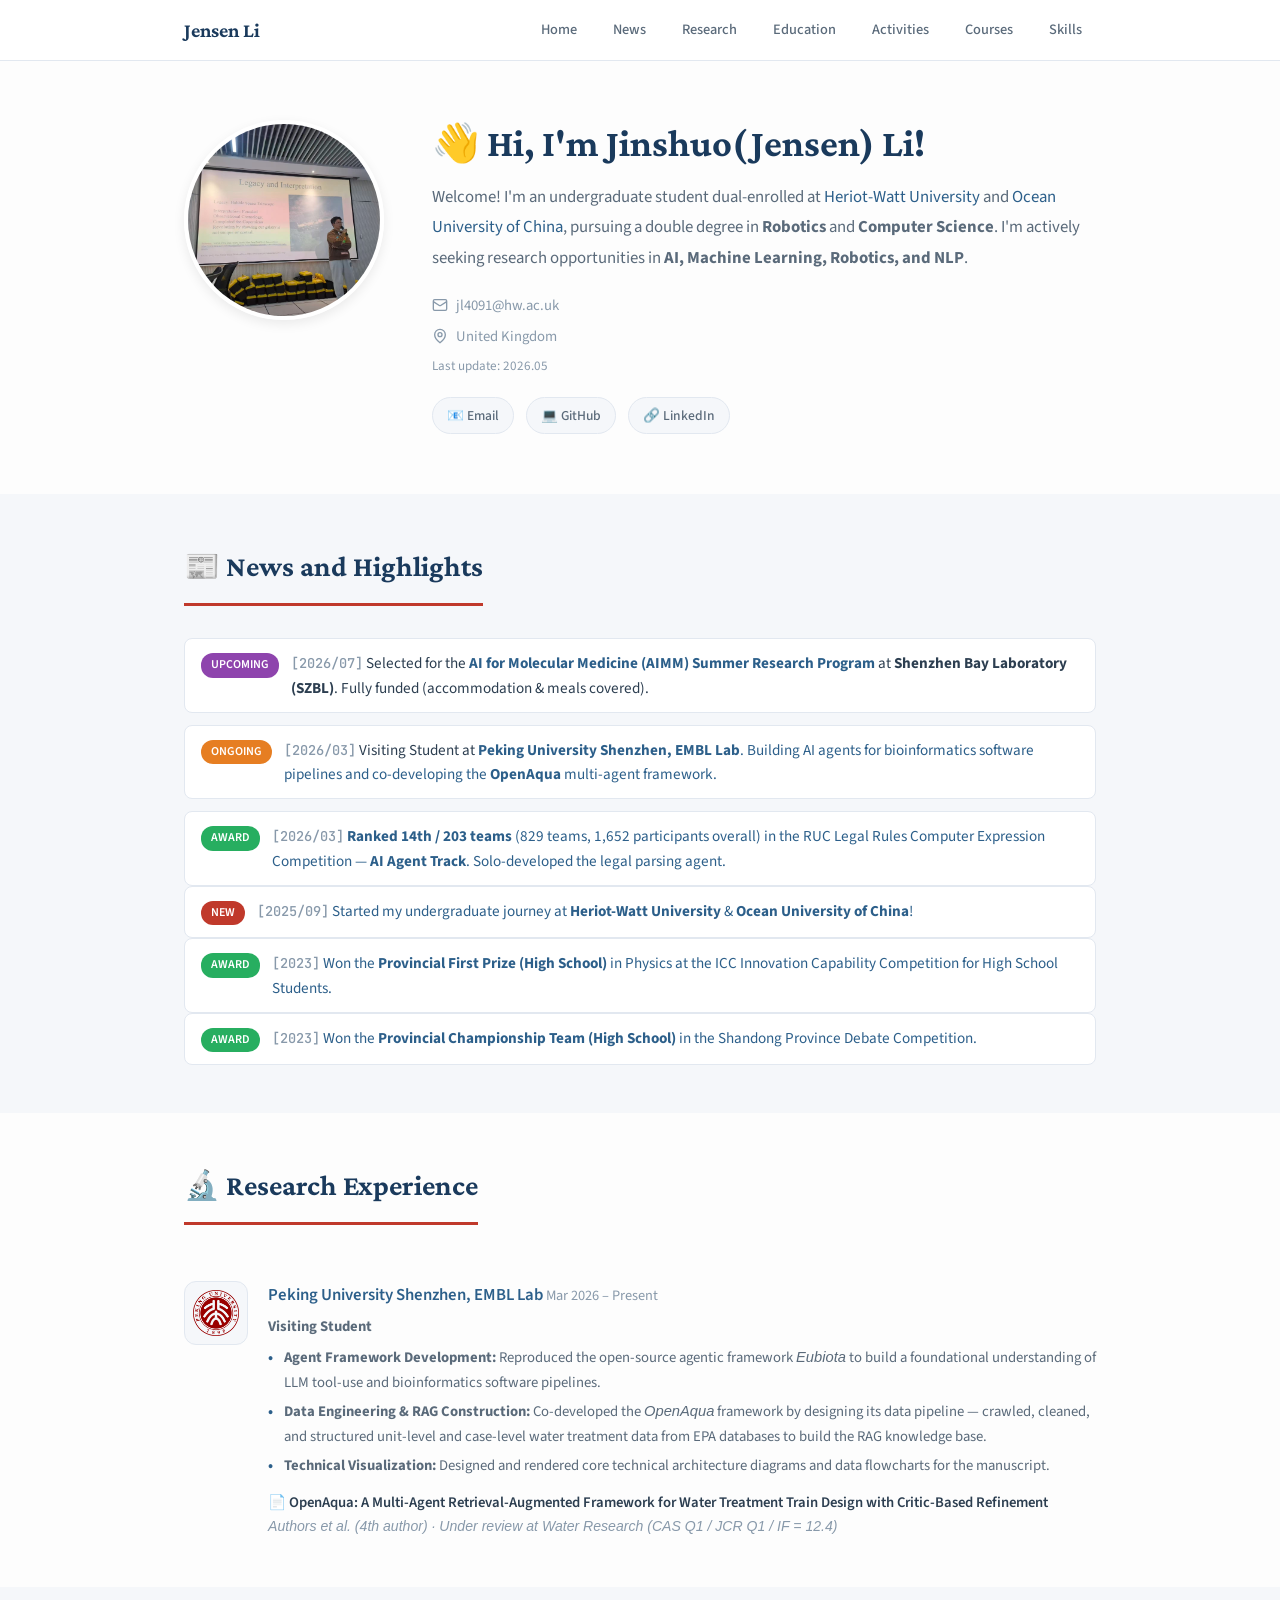
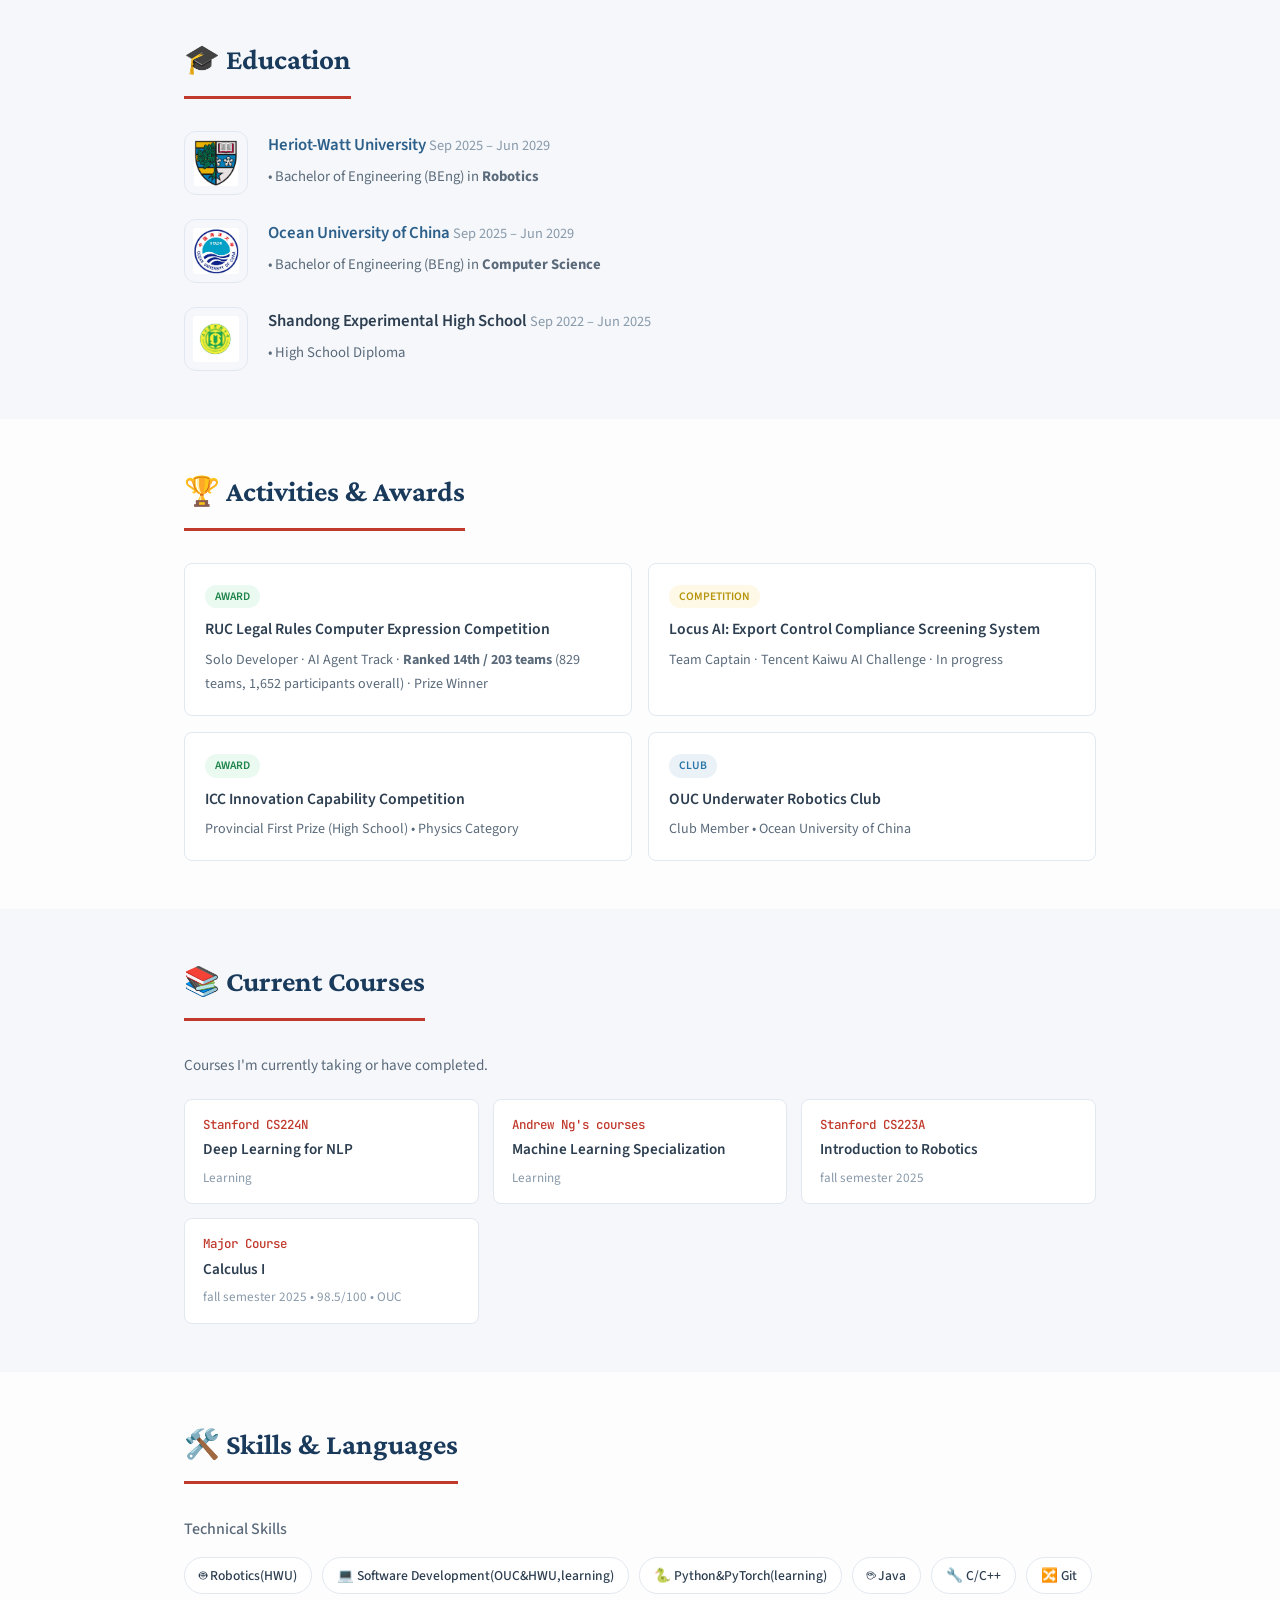
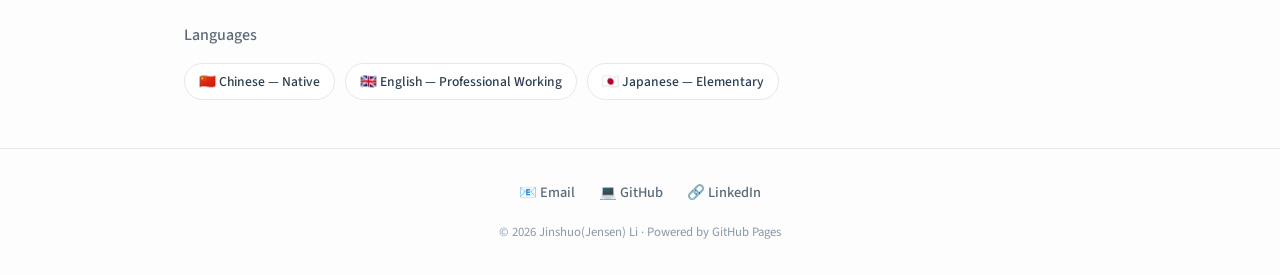
==== commit dab0f49d: "Update index.html" ====
--- a/index.html
+++ b/index.html
@@ -143,7 +143,7 @@
             </div>
             <div class="news-item fade-in">
                 <span class="news-badge ongoing">ONGOING</span>
-                <div class="news-text"><span class="news-date">[2026/03]</span> Visiting Student at <strong>Peking University Shenzhen, EMBL Lab</strong>. Building AI agents for bioinformatics software pipelines and co-developing the <strong>OpenAqua</strong> multi-agent framework.</div>
+                <div class="news-text"><span class="news-date">[2026/03]</span> Visiting Student at <strong><a href="https://embl-pku.github.io/" target="_blank">Peking University Shenzhen, EMBL Lab</strong>. Building AI agents for bioinformatics software pipelines and co-developing the <strong>OpenAqua</strong> multi-agent framework.</div>
             </div>
             <div class="news-item fade-in">
                 <span class="news-badge award">AWARD</span>
@@ -172,7 +172,7 @@
         <div class="entry fade-in">
             <img class="entry-logo" src="img/pku.png" alt="PKU">
             <div class="entry-content">
-                <h3><a href="https://www.pku.edu.cn/" target="_blank">Peking University Shenzhen, EMBL Lab</a> <span class="date">Mar 2026 – Present</span></h3>
+                <h3><a href="https://embl-pku.github.io/" target="_blank">Peking University Shenzhen, EMBL Lab</a> <span class="date">Mar 2026 – Present</span></h3>
                 <div class="entry-detail">
                     <p style="margin-bottom:6px"><strong>Visiting Student</strong></p>
                     <ul>
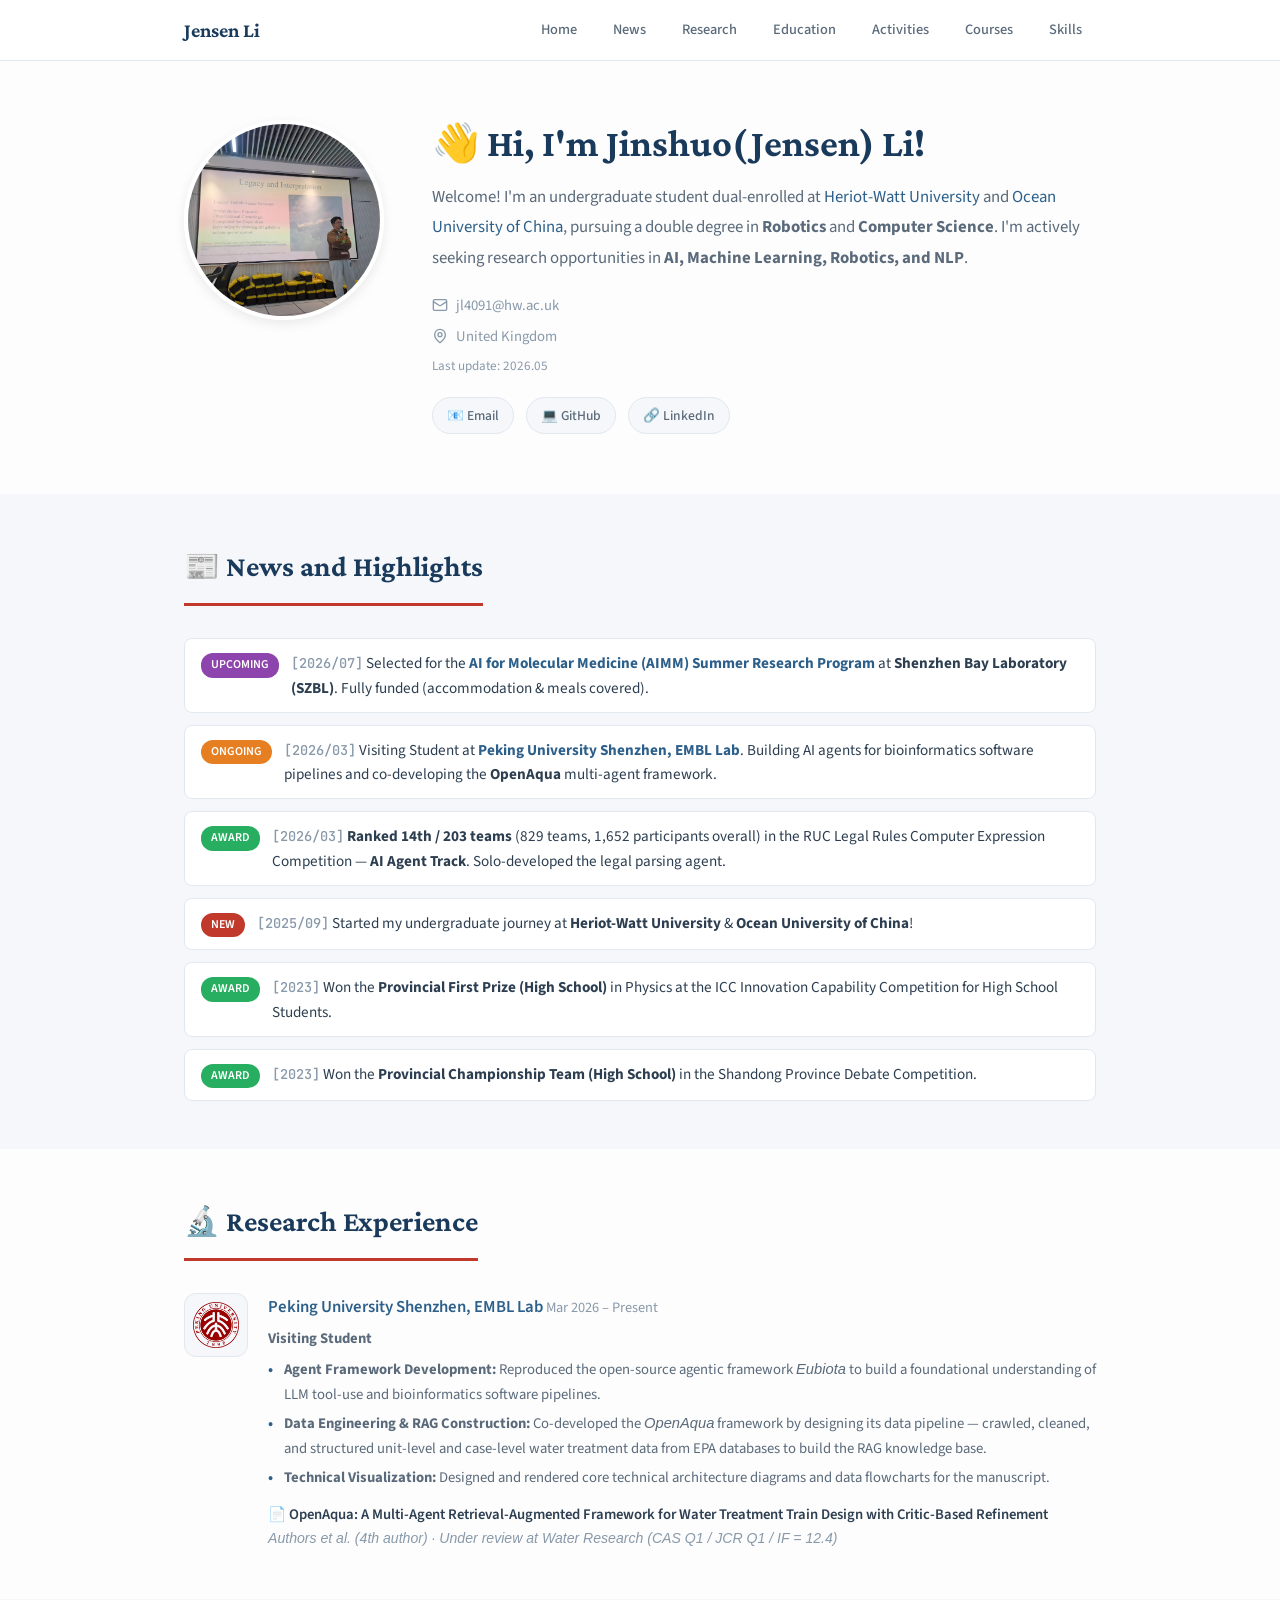
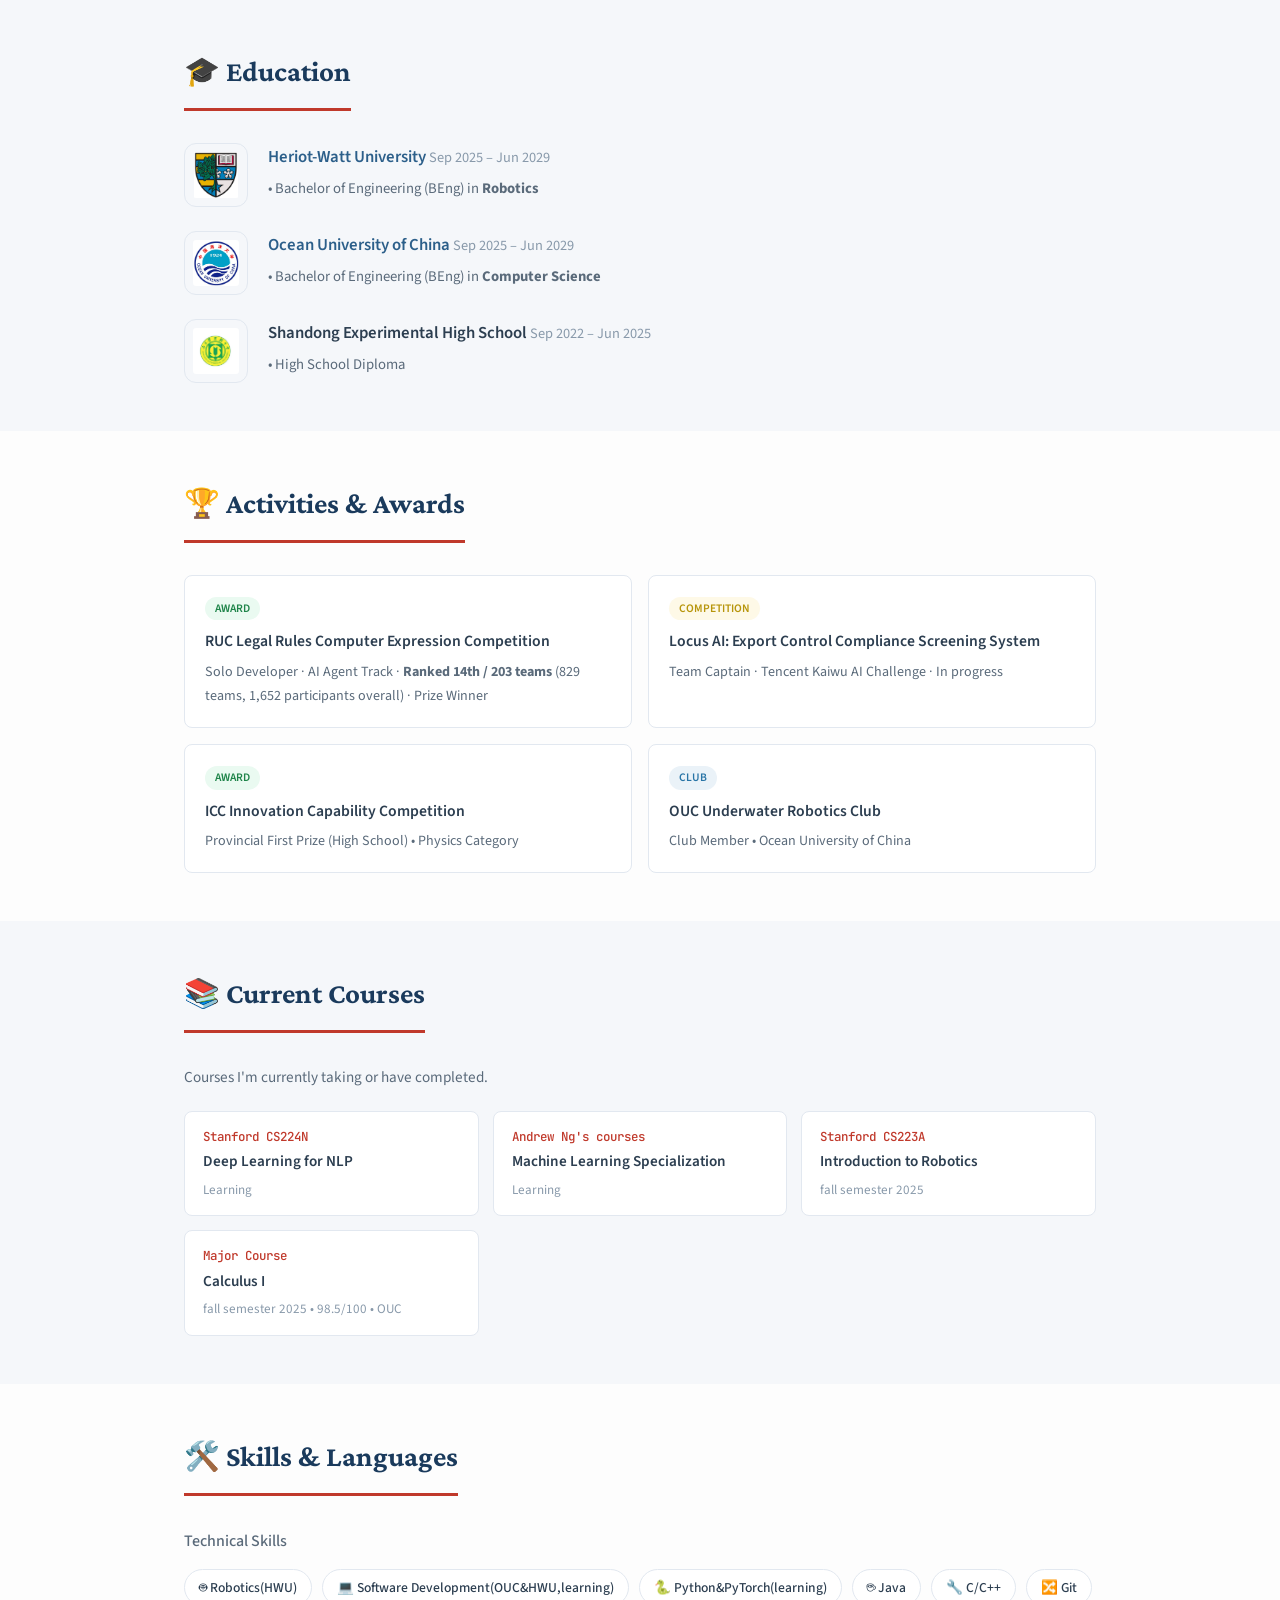
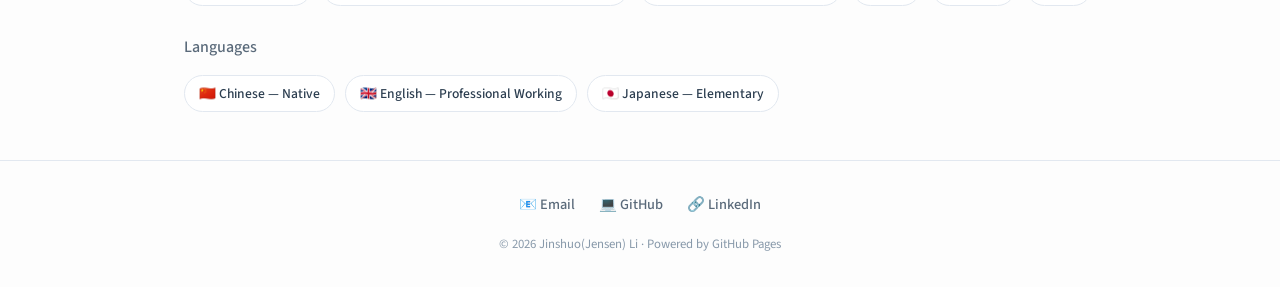
==== commit 1f788dba: "Update index.html" ====
--- a/index.html
+++ b/index.html
@@ -143,7 +143,7 @@
             </div>
             <div class="news-item fade-in">
                 <span class="news-badge ongoing">ONGOING</span>
-                <div class="news-text"><span class="news-date">[2026/03]</span> Visiting Student at <strong><a href="https://embl-pku.github.io/" target="_blank">Peking University Shenzhen, EMBL Lab</strong>. Building AI agents for bioinformatics software pipelines and co-developing the <strong>OpenAqua</strong> multi-agent framework.</div>
+                <div class="news-text"><span class="news-date">[2026/03]</span> Visiting Student at <strong><a href="https://embl-pku.github.io/" target="_blank">Peking University Shenzhen, EMBL Lab</a></strong>. Building AI agents for bioinformatics software pipelines and co-developing the <strong>OpenAqua</strong> multi-agent framework.</div>
             </div>
             <div class="news-item fade-in">
                 <span class="news-badge award">AWARD</span>
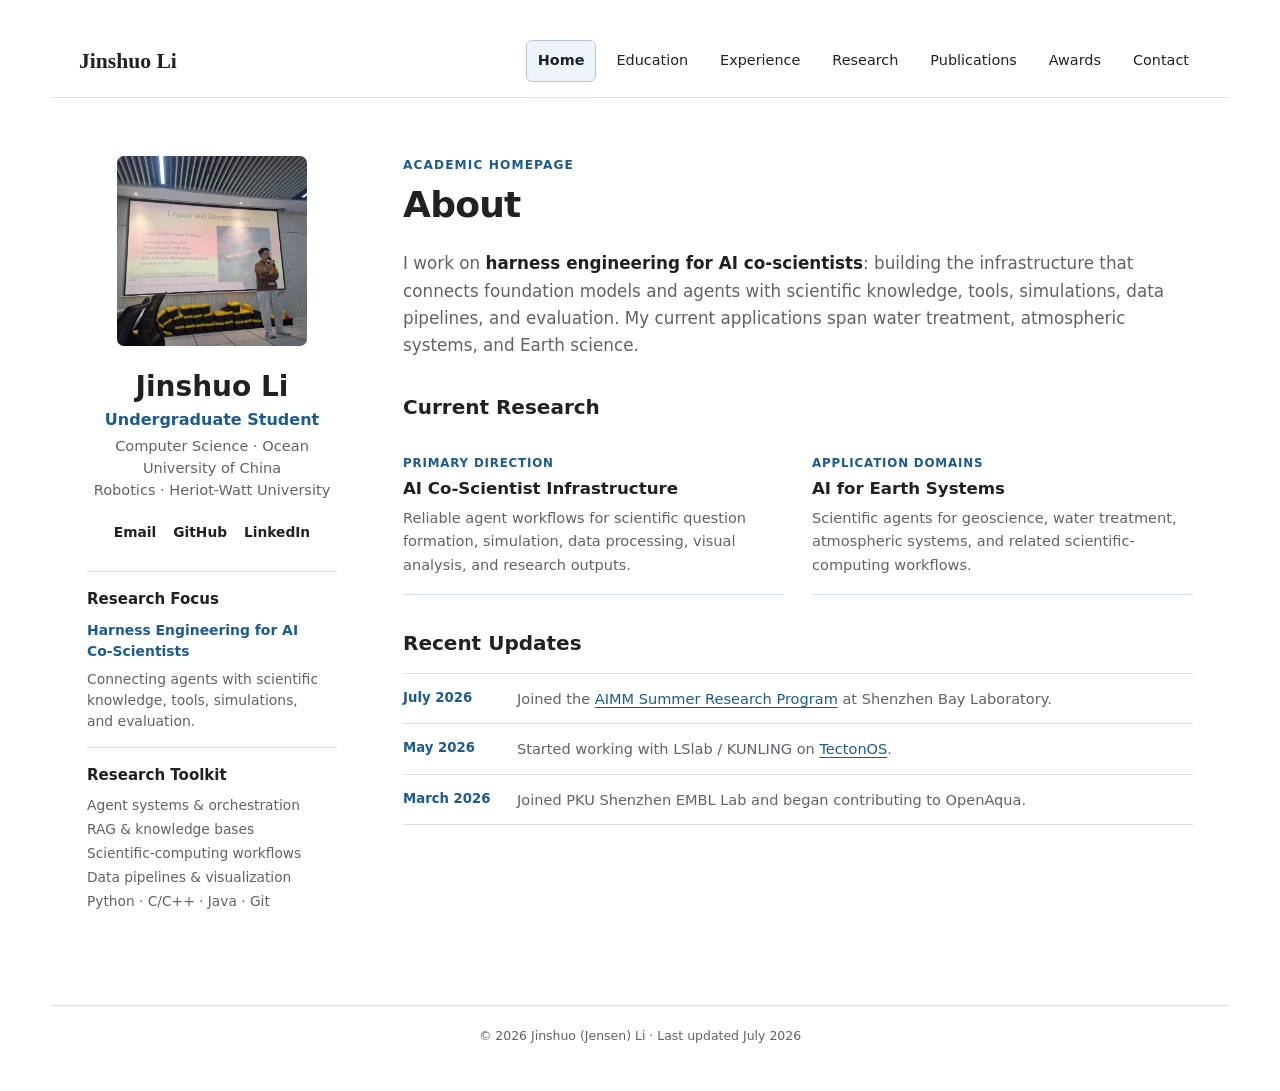
==== commit 2d03f65a: "Refresh academic homepage" ====
--- a/index.html
+++ b/index.html
@@ -3,322 +3,76 @@
 <head>
     <meta charset="UTF-8">
     <meta name="viewport" content="width=device-width, initial-scale=1.0">
-    <title>Jinshuo(Jensen) Li - Academic Homepage</title>
-    <link rel="preconnect" href="https://fonts.googleapis.com">
-    <link href="https://fonts.googleapis.com/css2?family=Crimson+Pro:wght@400;600;700&family=Source+Sans+3:wght@300;400;500;600;700&family=JetBrains+Mono:wght@400;500&display=swap" rel="stylesheet">
+    <meta name="description" content="Jinshuo (Jensen) Li works on harness engineering for AI co-scientists across water treatment, atmospheric systems, and Earth science.">
+    <meta name="theme-color" content="#ffffff">
+    <link rel="canonical" href="https://jinshuoli-jensen.github.io/JinshuoLi-Jensen/">
+    <meta property="og:type" content="website">
+    <meta property="og:title" content="Jinshuo Li | Harness Engineering for AI Co-Scientists">
+    <meta property="og:description" content="Researching agent systems that connect foundation models with scientific knowledge, tools, simulations, and evaluation.">
+    <meta property="og:url" content="https://jinshuoli-jensen.github.io/JinshuoLi-Jensen/">
+    <meta property="og:image" content="https://jinshuoli-jensen.github.io/JinshuoLi-Jensen/img/og.png">
+    <meta property="og:image:width" content="1536">
+    <meta property="og:image:height" content="1024">
+    <meta property="og:image:alt" content="Jinshuo Li — Harness Engineering for AI Co-Scientists">
+    <meta name="twitter:card" content="summary_large_image">
+    <title>Jinshuo Li | Academic Homepage</title>
+    <link rel="stylesheet" href="site.css">
     <style>
-        :root{--primary:#1a3a5c;--primary-light:#2c5f8a;--accent:#c0392b;--bg:#fdfdfd;--bg-section:#f5f7fa;--text:#2c3e50;--text-light:#5a6a7a;--text-muted:#8899aa;--border:#e2e8f0;--shadow-sm:0 1px 3px rgba(0,0,0,.06);--shadow-md:0 4px 12px rgba(0,0,0,.08);--radius:8px;--font-display:'Crimson Pro',Georgia,serif;--font-body:'Source Sans 3','Noto Sans SC',sans-serif;--font-mono:'JetBrains Mono',monospace}
-        *,*::before,*::after{box-sizing:border-box;margin:0;padding:0}
-        html{scroll-behavior:smooth;scroll-padding-top:80px}
-        body{font-family:var(--font-body);color:var(--text);background:var(--bg);line-height:1.7;font-size:16px;-webkit-font-smoothing:antialiased}
-        a{color:var(--primary-light);text-decoration:none;transition:color .2s}a:hover{color:var(--accent)}
-        img{max-width:100%;display:block}
-        .navbar{position:fixed;top:0;left:0;right:0;z-index:1000;background:rgba(255,255,255,.92);backdrop-filter:blur(12px);-webkit-backdrop-filter:blur(12px);border-bottom:1px solid var(--border);transition:box-shadow .3s}
-        .navbar.scrolled{box-shadow:var(--shadow-sm)}
-        .navbar-inner{max-width:960px;margin:0 auto;padding:0 24px;display:flex;align-items:center;justify-content:space-between;height:60px}
-        .nav-name{font-family:var(--font-display);font-size:1.25rem;font-weight:700;color:var(--primary)}
-        .nav-links{display:flex;gap:8px}
-        .nav-links a{padding:6px 14px;border-radius:6px;font-size:.9rem;font-weight:500;color:var(--text-light);transition:all .2s}
-        .nav-links a:hover{background:var(--bg-section);color:var(--primary)}
-        .nav-toggle{display:none;background:none;border:none;cursor:pointer;padding:8px}
-        .nav-toggle span{display:block;width:22px;height:2px;background:var(--text);margin:5px 0}
-        .hero{padding:120px 24px 60px;max-width:960px;margin:0 auto}
-        .hero-grid{display:grid;grid-template-columns:200px 1fr;gap:48px;align-items:start}
-        .portrait{width:200px;height:200px;border-radius:50%;object-fit:cover;border:4px solid #fff;box-shadow:var(--shadow-md);background:linear-gradient(135deg,var(--primary-light),var(--primary))}
-        .hero-info h1{font-family:var(--font-display);font-size:2.4rem;font-weight:700;color:var(--primary);line-height:1.2;margin-bottom:16px}
-        .hero-info h1 .wave{display:inline-block;animation:wave 2.5s ease-in-out infinite;transform-origin:70% 70%}
-        @keyframes wave{0%,60%,100%{transform:rotate(0)}10%,30%{transform:rotate(14deg)}20%{transform:rotate(-8deg)}40%{transform:rotate(-4deg)}50%{transform:rotate(10deg)}}
-        .hero-bio{font-size:1.05rem;color:var(--text-light);margin-bottom:20px;line-height:1.8}
-        .hero-meta{display:flex;flex-direction:column;gap:6px;font-size:.92rem;color:var(--text-muted)}
-        .hero-meta span{display:flex;align-items:center;gap:8px}
-        .hero-meta .icon{width:16px;height:16px;flex-shrink:0}
-        .social-links{display:flex;gap:12px;margin-top:20px;flex-wrap:wrap}
-        .social-links a{display:inline-flex;align-items:center;gap:6px;padding:6px 14px;border-radius:20px;font-size:.85rem;font-weight:500;background:var(--bg-section);color:var(--text-light);border:1px solid var(--border);transition:all .2s}
-        .social-links a:hover{background:var(--primary);color:#fff;border-color:var(--primary);transform:translateY(-1px);box-shadow:var(--shadow-sm)}
-        .section{max-width:960px;margin:0 auto;padding:48px 24px}
-        .section-alt{background:var(--bg-section)}
-        .section-alt .section{max-width:960px;margin:0 auto}
-        .section-title{font-family:var(--font-display);font-size:1.8rem;font-weight:700;color:var(--primary);margin-bottom:32px;padding-bottom:12px;border-bottom:3px solid var(--accent);display:inline-block}
-        .news-list{display:flex;flex-direction:column;gap:12px}
-        .news-item{display:flex;align-items:flex-start;gap:12px;padding:12px 16px;border-radius:var(--radius);background:#fff;border:1px solid var(--border);transition:all .2s}
-        .news-item:hover{box-shadow:var(--shadow-sm);border-color:var(--primary-light)}
-        .news-badge{display:inline-block;padding:2px 10px;border-radius:12px;font-size:.75rem;font-weight:600;color:#fff;white-space:nowrap;flex-shrink:0;margin-top:2px}
-        .news-badge.new{background:var(--accent)}.news-badge.ongoing{background:#e67e22}.news-badge.award{background:#27ae60}.news-badge.upcoming{background:#8e44ad}
-        .news-text{font-size:.95rem;line-height:1.6}
-        .news-date{color:var(--text-muted);font-size:.85rem;font-weight:500;font-family:var(--font-mono)}
-        .entry-list{display:flex;flex-direction:column;gap:24px}
-        .entry{display:grid;grid-template-columns:64px 1fr;gap:20px;align-items:start}
-        .entry-logo{width:64px;height:64px;border-radius:12px;object-fit:contain;background:var(--bg-section);border:1px solid var(--border);display:flex;align-items:center;justify-content:center;font-size:1.6rem;padding:8px}
-        .entry-content h3{font-size:1.05rem;font-weight:600;color:var(--text);margin-bottom:4px}
-        .entry-content h3 .date{font-weight:400;color:var(--text-muted);font-size:.9rem}
-        .entry-detail{font-size:.92rem;color:var(--text-light);line-height:1.7}
-        .entry-detail ul{list-style:none;padding:0;margin:4px 0 0 0}
-        .entry-detail ul li{position:relative;padding-left:16px;margin-bottom:4px}
-        .entry-detail ul li::before{content:"•";position:absolute;left:0;color:var(--primary-light);font-weight:700}
-        .pub-title{font-weight:600;color:var(--text)}
-        .pub-venue{font-style:italic;color:var(--text-muted);font-size:.88rem}
-        .activity-grid{display:grid;grid-template-columns:repeat(auto-fill,minmax(420px,1fr));gap:16px}
-        .activity-card{padding:18px 20px;border-radius:var(--radius);background:#fff;border:1px solid var(--border);transition:all .25s}
-        .activity-card:hover{box-shadow:var(--shadow-md);transform:translateY(-2px)}
-        .activity-card h3{font-size:.98rem;font-weight:600;color:var(--text);margin-bottom:6px}
-        .activity-card p{font-size:.88rem;color:var(--text-light)}
-        .activity-tag{display:inline-block;padding:2px 10px;border-radius:12px;font-size:.72rem;font-weight:600;margin-bottom:8px}
-        .tag-award{background:#eafaf1;color:#1e8449}.tag-competition{background:#fef9e7;color:#b7950b}.tag-club{background:#eaf2f8;color:#2874a6}
-        .course-grid{display:grid;grid-template-columns:repeat(auto-fill,minmax(280px,1fr));gap:14px}
-        .course-card{padding:14px 18px;border-radius:var(--radius);background:#fff;border:1px solid var(--border);transition:all .2s}
-        .course-card:hover{box-shadow:var(--shadow-sm);border-color:var(--primary-light)}
-        .course-card .course-code{font-family:var(--font-mono);font-size:.78rem;color:var(--accent);font-weight:500}
-        .course-card .course-name{font-size:.95rem;font-weight:600;color:var(--text);margin-top:2px}
-        .course-card .course-meta{font-size:.82rem;color:var(--text-muted);margin-top:4px}
-        .skills-section{display:flex;flex-wrap:wrap;gap:10px}
-        .skill-badge{display:inline-flex;align-items:center;gap:6px;padding:6px 14px;border-radius:20px;font-size:.85rem;font-weight:500;background:#fff;color:var(--text);border:1px solid var(--border);transition:all .2s}
-        .skill-badge:hover{border-color:var(--primary-light);transform:translateY(-1px);box-shadow:var(--shadow-sm)}
-        .footer{border-top:1px solid var(--border);padding:32px 24px;text-align:center}
-        .footer-links{display:flex;justify-content:center;gap:24px;margin-bottom:16px;flex-wrap:wrap}
-        .footer-links a{font-size:.9rem;color:var(--text-light);font-weight:500}
-        .footer-links a:hover{color:var(--accent)}
-        .footer-copy{font-size:.8rem;color:var(--text-muted)}
-        .back-to-top{position:fixed;bottom:32px;right:32px;width:44px;height:44px;border-radius:50%;background:var(--primary);color:#fff;border:none;cursor:pointer;display:flex;align-items:center;justify-content:center;opacity:0;transform:translateY(10px);transition:all .3s;box-shadow:var(--shadow-md);z-index:999}
-        .back-to-top.visible{opacity:1;transform:translateY(0)}
-        .back-to-top:hover{background:var(--accent);transform:translateY(-2px)}
-        .fade-in{opacity:0;transform:translateY(20px);transition:opacity .6s ease,transform .6s ease}
-        .fade-in.visible{opacity:1;transform:translateY(0)}
-        @media(max-width:768px){.hero-grid{grid-template-columns:1fr;text-align:center;gap:24px}.portrait{width:160px;height:160px;margin:0 auto}.hero-info h1{font-size:1.8rem}.hero-meta{align-items:center}.social-links{justify-content:center}.entry{grid-template-columns:48px 1fr;gap:14px}.entry-logo{width:48px;height:48px;font-size:1.2rem}.activity-grid{grid-template-columns:1fr}.nav-links{display:none}.nav-links.open{display:flex;flex-direction:column;position:absolute;top:60px;left:0;right:0;background:rgba(255,255,255,.98);backdrop-filter:blur(12px);padding:16px;border-bottom:1px solid var(--border);box-shadow:var(--shadow-md)}.nav-toggle{display:block}}
+        :root {
+            --page: #ffffff;
+            --surface: #ffffff;
+            --ink: #202124;
+            --muted: #5f6368;
+            --accent: #2b6da4;
+            --accent-strong: #1d5b8d;
+            --accent-soft: #edf5fb;
+            --panel: #ffffff;
+            --line: #d9e1e8;
+            --serif: Georgia, "Times New Roman", serif;
+        }
+
+        .site-shell { width: min(1180px, calc(100% - 40px)); }
+        .profile-layout { grid-template-columns: 250px minmax(0, 1fr); gap: 66px; }
+        .portrait { width: 190px; border: 0; border-radius: 7px; box-shadow: none; }
+        .profile-name { font-family: var(--sans); font-size: 1.75rem; }
+        .profile-panels { grid-template-columns: 1fr; gap: 0; }
+        .profile-panel { padding: 15px 0; border: 0; border-top: 1px solid var(--line); border-radius: 0; background: transparent; }
+        .page-title { font-family: var(--sans); font-size: clamp(1.8rem, 4vw, 2.25rem); font-weight: 720; letter-spacing: -0.02em; }
+        .page-title::after { display: none; }
+        .subheading { font-family: var(--sans); font-size: 1.25rem; }
+        .quick-card,
+        .research-card,
+        .publication-card,
+        .award-card,
+        .contact-card {
+            padding: 17px 0;
+            border: 0;
+            border-bottom: 1px solid var(--line);
+            border-radius: 0;
+            background: transparent;
+        }
+        .quick-card:first-child,
+        .research-card.featured { border-left: 0; }
+        .quick-grid { gap: 28px; }
+        .publication-card h3,
+        .research-card h3 { font-size: 1.1rem; }
+
+        @media (max-width: 980px) {
+            .profile-layout { grid-template-columns: 230px minmax(0, 1fr); gap: 42px; }
+        }
+
+        @media (max-width: 740px) {
+            .profile-panels { grid-template-columns: 1fr; }
+        }
     </style>
 </head>
-<body>
-
-<nav class="navbar" id="navbar">
-    <div class="navbar-inner">
-        <a href="#" class="nav-name">Jensen Li</a>
-        <button class="nav-toggle" onclick="document.querySelector('.nav-links').classList.toggle('open')" aria-label="Toggle menu"><span></span><span></span><span></span></button>
-        <div class="nav-links">
-            <a href="#">Home</a>
-            <a href="#news">News</a>
-            <a href="#research">Research</a>
-            <a href="#edu">Education</a>
-            <a href="#activities">Activities</a>
-            <a href="#courses">Courses</a>
-            <a href="#skills">Skills</a>
-        </div>
-    </div>
-</nav>
-
-<header class="hero">
-    <div class="hero-grid fade-in">
-        <div>
-            <img class="portrait" src="img/portrait.jpg" alt="Jensen Li"> 
-        </div>
-        <div class="hero-info">
-            <h1><span class="wave">👋</span> Hi, I'm <strong>Jinshuo(Jensen) Li</strong>!</h1>
-            <p class="hero-bio">
-                Welcome! I'm an undergraduate student dual-enrolled at
-                <a href="https://www.hw.ac.uk/" target="_blank">Heriot-Watt University</a> and
-                <a href="https://www.ouc.edu.cn/" target="_blank">Ocean University of China</a>,
-                pursuing a double degree in <strong>Robotics</strong> and <strong>Computer Science</strong>.
-                I'm actively seeking research opportunities in <strong>AI, Machine Learning, Robotics, and NLP</strong>.
-            </p>
-            <div class="hero-meta">
-                <span><svg class="icon" viewBox="0 0 24 24" fill="none" stroke="currentColor" stroke-width="2"><rect x="2" y="4" width="20" height="16" rx="2"/><path d="m22 7-8.97 5.7a1.94 1.94 0 0 1-2.06 0L2 7"/></svg> jl4091@hw.ac.uk</span>
-                <span><svg class="icon" viewBox="0 0 24 24" fill="none" stroke="currentColor" stroke-width="2"><path d="M20 10c0 6-8 12-8 12s-8-6-8-12a8 8 0 0 1 16 0Z"/><circle cx="12" cy="10" r="3"/></svg> United Kingdom</span>
-                <span style="font-size:.82rem">Last update: 2026.05</span>
-            </div>
-            <div class="social-links">
-                <a href="mailto:jl4091@hw.ac.uk">📧 Email</a>
-                <a href="https://github.com/JinshuoLi-Jensen" target="_blank">💻 GitHub</a>
-                <a href="https://www.linkedin.com/in/jinshuo-jensen-li-441361394?lipi=urn%3Ali%3Apage%3Ad_flagship3_profile_view_base_contact_details%3BTXCVlpqASl%2BMMBmST65ggA%3D%3D" target="_blank">🔗 LinkedIn</a>
-            </div>
-        </div>
-    </div>
-</header>
-
-<!-- News and Highlights -->
-<div class="section-alt">
-    <div class="section" id="news">
-        <h2 class="section-title fade-in">📰 News and Highlights</h2>
-        <div class="news-list">
-            <div class="news-item fade-in">
-                <span class="news-badge upcoming">UPCOMING</span>
-                <div class="news-text"><span class="news-date">[2026/07]</span> Selected for the <strong><a href="https://aimm.szbl.ac.cn/" target="_blank">AI for Molecular Medicine (AIMM) Summer Research Program</a></strong> at <strong>Shenzhen Bay Laboratory (SZBL)</strong>. Fully funded (accommodation &amp; meals covered).</div>
-            </div>
-            <div class="news-item fade-in">
-                <span class="news-badge ongoing">ONGOING</span>
-                <div class="news-text"><span class="news-date">[2026/03]</span> Visiting Student at <strong><a href="https://embl-pku.github.io/" target="_blank">Peking University Shenzhen, EMBL Lab</a></strong>. Building AI agents for bioinformatics software pipelines and co-developing the <strong>OpenAqua</strong> multi-agent framework.</div>
-            </div>
-            <div class="news-item fade-in">
-                <span class="news-badge award">AWARD</span>
-                <div class="news-text"><span class="news-date">[2026/03]</span> <strong>Ranked 14th / 203 teams</strong> (829 teams, 1,652 participants overall) in the RUC Legal Rules Computer Expression Competition — <strong>AI Agent Track</strong>. Solo-developed the legal parsing agent.</div>
-            </div>
-            <div class="news-item fade-in">
-                <span class="news-badge new">NEW</span>
-                <div class="news-text"><span class="news-date">[2025/09]</span> Started my undergraduate journey at <strong>Heriot-Watt University</strong> &amp; <strong>Ocean University of China</strong>!</div>
-            </div>
-            <div class="news-item fade-in">
-                <span class="news-badge award">AWARD</span>
-                <div class="news-text"><span class="news-date">[2023]</span> Won the <strong>Provincial First Prize (High School)</strong> in Physics at the ICC Innovation Capability Competition for High School Students.</div>
-            </div>
-            <div class="news-item fade-in">
-                <span class="news-badge award">AWARD</span>
-                <div class="news-text"><span class="news-date">[2023]</span> Won the <strong>Provincial Championship Team (High School)</strong> in the Shandong Province Debate Competition.</div>
-            </div>
-        </div>
-    </div>
-</div>
-
-<!-- Research Experience -->
-<div class="section" id="research">
-    <h2 class="section-title fade-in">🔬 Research Experience</h2>
-    <div class="entry-list">
-        <div class="entry fade-in">
-            <img class="entry-logo" src="img/pku.png" alt="PKU">
-            <div class="entry-content">
-                <h3><a href="https://embl-pku.github.io/" target="_blank">Peking University Shenzhen, EMBL Lab</a> <span class="date">Mar 2026 – Present</span></h3>
-                <div class="entry-detail">
-                    <p style="margin-bottom:6px"><strong>Visiting Student</strong></p>
-                    <ul>
-                        <li><strong>Agent Framework Development:</strong> Reproduced the open-source agentic framework <em>Eubiota</em> to build a foundational understanding of LLM tool-use and bioinformatics software pipelines.</li>
-                        <li><strong>Data Engineering &amp; RAG Construction:</strong> Co-developed the <em>OpenAqua</em> framework by designing its data pipeline — crawled, cleaned, and structured unit-level and case-level water treatment data from EPA databases to build the RAG knowledge base.</li>
-                        <li><strong>Technical Visualization:</strong> Designed and rendered core technical architecture diagrams and data flowcharts for the manuscript.</li>
-                    </ul>
-                </div>
-                <div class="entry-detail" style="margin-top:12px">
-                    <p class="pub-title">📄 OpenAqua: A Multi-Agent Retrieval-Augmented Framework for Water Treatment Train Design with Critic-Based Refinement</p>
-                    <p class="pub-venue">Authors et al. (4th author) · Under review at <em>Water Research</em> (CAS Q1 / JCR Q1 / IF = 12.4)</p>
-                </div>
-            </div>
-        </div>
-    </div>
-</div>
-
-<!-- Education -->
-<div class="section-alt">
-    <div class="section" id="edu">
-        <h2 class="section-title fade-in">🎓 Education</h2>
-        <div class="entry-list">
-            <div class="entry fade-in">
-                <img class="entry-logo" src="img/hwu.png" alt="HWU"> 
-                <div class="entry-content">
-                    <h3><a href="https://www.hw.ac.uk/" target="_blank">Heriot-Watt University</a> <span class="date">Sep 2025 – Jun 2029</span></h3>
-                    <div class="entry-detail">• Bachelor of Engineering (BEng) in <strong>Robotics</strong></div>
-                </div>
-            </div>
-            <div class="entry fade-in">
-                <img class="entry-logo" src="img/ouc.png" alt="OUC">
-                <div class="entry-content">
-                    <h3><a href="https://www.ouc.edu.cn/" target="_blank">Ocean University of China</a> <span class="date">Sep 2025 – Jun 2029</span></h3>
-                    <div class="entry-detail">• Bachelor of Engineering (BEng) in <strong>Computer Science</strong></div>
-                </div>
-            </div>
-            <div class="entry fade-in">
-                <img class="entry-logo" src="img/sdsy.webp" alt="SDSY">
-                <div class="entry-content">
-                    <h3>Shandong Experimental High School <span class="date">Sep 2022 – Jun 2025</span></h3>
-                    <div class="entry-detail">• High School Diploma</div>
-                </div>
-            </div>
-        </div>
-    </div>
-</div>
-
-<!-- Activities & Awards -->
-<div class="section" id="activities">
-    <h2 class="section-title fade-in">🏆 Activities &amp; Awards</h2>
-    <div class="activity-grid">
-        <div class="activity-card fade-in">
-            <span class="activity-tag tag-award">AWARD</span>
-            <h3>RUC Legal Rules Computer Expression Competition</h3>
-            <p>Solo Developer · AI Agent Track · <strong>Ranked 14th / 203 teams</strong> (829 teams, 1,652 participants overall) · Prize Winner</p>
-        </div>
-        <div class="activity-card fade-in">
-            <span class="activity-tag tag-competition">COMPETITION</span>
-            <h3>Locus AI: Export Control Compliance Screening System</h3>
-            <p>Team Captain · Tencent Kaiwu AI Challenge · In progress</p>
-        </div>
-        <div class="activity-card fade-in">
-            <span class="activity-tag tag-award">AWARD</span>
-            <h3>ICC Innovation Capability Competition</h3>
-            <p>Provincial First Prize (High School) • Physics Category</p>
-        </div>
-        <div class="activity-card fade-in">
-            <span class="activity-tag tag-club">CLUB</span>
-            <h3>OUC Underwater Robotics Club</h3>
-            <p>Club Member • Ocean University of China</p>
-        </div>
-    </div>
-</div>
-
-<!-- Courses -->
-<div class="section-alt">
-    <div class="section" id="courses">
-        <h2 class="section-title fade-in">📚 Current Courses</h2>
-        <p style="color:var(--text-light);margin-bottom:20px;font-size:.95rem" class="fade-in">Courses I'm currently taking or have completed.</p>
-        <div class="course-grid">
-            <div class="course-card fade-in">
-                <div class="course-code">Stanford CS224N</div>
-                <div class="course-name">Deep Learning for NLP</div>
-                <div class="course-meta">Learning</div>
-            </div>
-            <div class="course-card fade-in">
-                <div class="course-code">Andrew Ng's courses</div>
-                <div class="course-name">Machine Learning Specialization</div>
-                <div class="course-meta">Learning</div>
-            </div>
-            <div class="course-card fade-in">
-                <div class="course-code">Stanford CS223A</div>
-                <div class="course-name">Introduction to Robotics</div>
-                <div class="course-meta">fall semester 2025</div>
-            </div>
-            <div class="course-card fade-in">
-                <div class="course-code">Major Course</div>
-                <div class="course-name">Calculus I</div>
-                <div class="course-meta">fall semester 2025 • 98.5/100 • OUC</div>
-            </div>
-        </div>
-    </div>
-</div>
-
-<!-- Skills -->
-<div class="section" id="skills">
-    <h2 class="section-title fade-in">🛠️ Skills &amp; Languages</h2>
-    <h3 style="font-size:1rem;color:var(--text-light);margin-bottom:14px;font-weight:500" class="fade-in">Technical Skills</h3>
-    <div class="skills-section fade-in" style="margin-bottom:28px">
-        <span class="skill-badge">🤖 Robotics(HWU)</span>
-        <span class="skill-badge">💻 Software Development(OUC&HWU,learning)</span>
-        <span class="skill-badge">🐍 Python&PyTorch(learning)</span>
-        <span class="skill-badge">☕ Java</span>
-        <span class="skill-badge">🔧 C/C++</span>
-        <span class="skill-badge">🔀 Git</span>
-    </div>
-    <h3 style="font-size:1rem;color:var(--text-light);margin-bottom:14px;font-weight:500" class="fade-in">Languages</h3>
-    <div class="skills-section fade-in">
-        <span class="skill-badge">🇨🇳 Chinese — Native</span>
-        <span class="skill-badge">🇬🇧 English — Professional Working</span>
-        <span class="skill-badge">🇯🇵 Japanese — Elementary</span>
-    </div>
-</div>
-
-<footer class="footer">
-    <div class="footer-links">
-        <a href="mailto:jl4091@hw.ac.uk">📧 Email</a>
-        <a href="https://github.com/JinshuoLi-Jensen" target="_blank">💻 GitHub</a>
-        <a href="https://www.linkedin.com/in/jinshuojensen-li-441361394" target="_blank">🔗 LinkedIn</a>
-    </div>
-    <p class="footer-copy">© 2026 Jinshuo(Jensen) Li · Powered by GitHub Pages</p>
-</footer>
-
-<button class="back-to-top" id="backToTop" onclick="window.scrollTo({top:0,behavior:'smooth'})" aria-label="Back to top">
-    <svg width="20" height="20" viewBox="0 0 24 24" fill="none" stroke="currentColor" stroke-width="2.5" stroke-linecap="round"><path d="m18 15-6-6-6 6"/></svg>
-</button>
-
-<script>
-    var navbar=document.getElementById('navbar');
-    window.addEventListener('scroll',function(){navbar.classList.toggle('scrolled',window.scrollY>20)});
-    var backToTop=document.getElementById('backToTop');
-    window.addEventListener('scroll',function(){backToTop.classList.toggle('visible',window.scrollY>400)});
-    var observer=new IntersectionObserver(function(entries){
-        entries.forEach(function(entry){if(entry.isIntersecting)entry.target.classList.add('visible')});
-    },{threshold:0.1,rootMargin:'0px 0px -40px 0px'});
-    document.querySelectorAll('.fade-in').forEach(function(el){observer.observe(el)});
-</script>
+<body
+    class="theme-research-first"
+    data-asset-prefix=""
+    data-footer-copy="© 2026 Jinshuo (Jensen) Li · Last updated July 2026"
+>
+    <div id="app"></div>
+    <noscript>This academic homepage requires JavaScript to switch between its sections.</noscript>
+    <script src="site.js"></script>
 </body>
 </html>
--- a/site.css
+++ b/site.css
@@ -0,0 +1,459 @@
+:root {
+    --page: #f5f5f4;
+    --surface: #ffffff;
+    --ink: #252525;
+    --muted: #6a6a67;
+    --accent: #9b6b42;
+    --accent-strong: #754a29;
+    --accent-soft: #f6efe7;
+    --panel: #f7f7f5;
+    --line: #deded9;
+    --frame: transparent;
+    --shadow: none;
+    --serif: Georgia, "Times New Roman", serif;
+    --sans: Inter, "Source Sans 3", system-ui, -apple-system, BlinkMacSystemFont, "Segoe UI", sans-serif;
+}
+
+*, *::before, *::after { box-sizing: border-box; }
+
+html { min-width: 320px; }
+
+body {
+    min-height: 100vh;
+    margin: 0;
+    background: var(--page);
+    color: var(--ink);
+    font-family: var(--sans);
+    font-size: 16px;
+    line-height: 1.62;
+    -webkit-font-smoothing: antialiased;
+}
+
+a {
+    color: var(--accent-strong);
+    text-decoration-thickness: 1px;
+    text-underline-offset: 3px;
+}
+
+a:hover { color: var(--ink); }
+img { display: block; max-width: 100%; }
+h1, h2, h3, p { margin-top: 0; }
+h1, h2, h3 { text-wrap: balance; }
+p { text-wrap: pretty; }
+button, a { -webkit-tap-highlight-color: transparent; }
+:focus-visible { outline: 3px solid color-mix(in srgb, var(--accent) 35%, transparent); outline-offset: 3px; }
+[hidden] { display: none !important; }
+
+.site-shell {
+    width: min(1320px, calc(100% - 48px));
+    min-height: calc(100vh - 48px);
+    margin: 24px auto;
+    overflow: clip;
+    border: 1px solid var(--frame);
+    border-radius: 12px;
+    background: var(--surface);
+    box-shadow: var(--shadow);
+}
+
+.site-nav {
+    position: sticky;
+    top: 0;
+    z-index: 20;
+    border-bottom: 1px solid var(--line);
+    background: color-mix(in srgb, var(--surface) 96%, transparent);
+    backdrop-filter: blur(12px);
+}
+
+.nav-inner {
+    width: min(1160px, calc(100% - 56px));
+    min-height: 72px;
+    margin: 0 auto;
+    display: flex;
+    align-items: center;
+    gap: 34px;
+}
+
+.brand {
+    flex: 0 0 auto;
+    color: var(--ink);
+    font-family: var(--serif);
+    font-size: 1.35rem;
+    font-weight: 700;
+    text-decoration: none;
+}
+
+.nav-links {
+    display: flex;
+    flex: 1 1 auto;
+    min-width: 0;
+    align-items: center;
+    justify-content: flex-end;
+    gap: 8px;
+    overflow-x: auto;
+    overscroll-behavior-x: contain;
+    white-space: nowrap;
+    scrollbar-width: thin;
+}
+
+.nav-link {
+    flex: 0 0 auto;
+    padding: 8px 11px;
+    border: 1px solid transparent;
+    border-radius: 6px;
+    color: var(--ink);
+    font-size: 0.9rem;
+    font-weight: 500;
+    text-decoration: none;
+}
+
+.nav-link:hover {
+    border-color: var(--line);
+    color: var(--accent-strong);
+}
+
+.nav-link[aria-current="page"] {
+    border-color: color-mix(in srgb, var(--accent) 22%, var(--line));
+    background: var(--accent-soft);
+    color: var(--ink);
+    font-weight: 650;
+}
+
+.profile-layout {
+    width: min(1160px, calc(100% - 72px));
+    margin: 0 auto;
+    padding: 58px 0 78px;
+    display: grid;
+    grid-template-columns: 300px minmax(0, 1fr);
+    gap: 76px;
+    align-items: start;
+}
+
+.profile-column {
+    position: sticky;
+    top: 104px;
+    align-self: start;
+}
+
+.portrait {
+    width: 214px;
+    aspect-ratio: 1;
+    margin: 0 auto 25px;
+    border: 5px solid var(--surface);
+    border-radius: 50%;
+    object-fit: cover;
+    box-shadow: 0 8px 24px rgba(34, 34, 34, 0.12);
+}
+
+.profile-name {
+    margin-bottom: 5px;
+    font-family: var(--serif);
+    font-size: clamp(1.9rem, 3vw, 2.1rem);
+    line-height: 1.12;
+    text-align: center;
+}
+
+.profile-role {
+    margin-bottom: 2px;
+    color: var(--accent-strong);
+    font-weight: 650;
+    text-align: center;
+}
+
+.profile-school {
+    margin-bottom: 20px;
+    color: var(--muted);
+    font-size: 0.91rem;
+    line-height: 1.5;
+    text-align: center;
+}
+
+.profile-links {
+    display: flex;
+    justify-content: center;
+    gap: 17px;
+    margin-bottom: 28px;
+    flex-wrap: wrap;
+}
+
+.profile-links a {
+    color: var(--ink);
+    font-size: 0.86rem;
+    font-weight: 650;
+    text-decoration: none;
+}
+
+.profile-links a:hover { color: var(--accent-strong); text-decoration: underline; }
+
+.profile-panels { display: grid; gap: 13px; }
+
+.profile-panel {
+    padding: 17px 18px;
+    border: 1px solid var(--line);
+    border-radius: 7px;
+    background: var(--panel);
+}
+
+.profile-panel h2 {
+    margin-bottom: 9px;
+    font-family: var(--sans);
+    font-size: 0.94rem;
+    font-weight: 750;
+}
+
+.profile-panel p {
+    margin-bottom: 7px;
+    color: var(--muted);
+    font-size: 0.87rem;
+    line-height: 1.5;
+}
+
+.profile-panel p:last-child { margin-bottom: 0; }
+.focus-name { color: var(--accent-strong) !important; font-weight: 650; }
+.compact-list { display: grid; gap: 4px; color: var(--muted); font-size: 0.86rem; line-height: 1.45; }
+
+.main-column {
+    min-width: 0;
+    min-height: 630px;
+}
+
+.page-panel { animation: panel-in 180ms ease-out; }
+
+@keyframes panel-in {
+    from { opacity: 0; transform: translateY(4px); }
+    to { opacity: 1; transform: translateY(0); }
+}
+
+.eyebrow {
+    margin-bottom: 8px;
+    color: var(--accent-strong);
+    font-size: 0.76rem;
+    font-weight: 750;
+    letter-spacing: 0.09em;
+    text-transform: uppercase;
+}
+
+.page-title {
+    margin-bottom: 25px;
+    font-family: var(--serif);
+    font-size: clamp(1.85rem, 4vw, 2.45rem);
+    line-height: 1.16;
+}
+
+.page-title::after {
+    content: "";
+    display: block;
+    width: 70px;
+    height: 2px;
+    margin-top: 11px;
+    background: var(--accent);
+}
+
+.lead {
+    max-width: 760px;
+    margin-bottom: 28px;
+    color: var(--muted);
+    font-size: 1.06rem;
+}
+
+.subheading {
+    margin: 36px 0 17px;
+    font-family: var(--serif);
+    font-size: 1.4rem;
+    line-height: 1.25;
+}
+
+.subheading:first-child { margin-top: 0; }
+
+.home-intro {
+    max-width: 770px;
+    margin-bottom: 31px;
+    color: var(--muted);
+    font-size: 1.05rem;
+}
+
+.home-intro strong { color: var(--ink); }
+
+.quick-grid,
+.research-list,
+.publication-list,
+.award-list,
+.education-list {
+    display: grid;
+    gap: 14px;
+}
+
+.quick-grid { grid-template-columns: repeat(2, minmax(0, 1fr)); }
+.award-list { grid-template-columns: repeat(2, minmax(0, 1fr)); }
+
+.quick-card,
+.research-card,
+.publication-card,
+.award-card,
+.contact-card {
+    padding: 19px 21px;
+    border: 1px solid var(--line);
+    border-radius: 8px;
+    background: var(--panel);
+}
+
+.quick-card:first-child,
+.research-card.featured { border-left: 4px solid var(--accent); }
+
+.quick-label,
+.card-domain,
+.award-year {
+    display: block;
+    margin-bottom: 5px;
+    color: var(--accent-strong);
+    font-size: 0.74rem;
+    font-weight: 750;
+    letter-spacing: 0.07em;
+    text-transform: uppercase;
+}
+
+.quick-card h3,
+.research-card h3,
+.publication-card h3,
+.award-card h3 {
+    margin-bottom: 5px;
+    font-size: 1.04rem;
+    line-height: 1.35;
+}
+
+.quick-card p,
+.research-card p,
+.publication-card p,
+.award-card p {
+    margin-bottom: 7px;
+    color: var(--muted);
+    font-size: 0.91rem;
+}
+
+.quick-card p:last-child,
+.research-card p:last-child,
+.publication-card p:last-child,
+.award-card p:last-child { margin-bottom: 0; }
+
+.card-status {
+    color: var(--accent-strong) !important;
+    font-size: 0.87rem !important;
+    font-weight: 650;
+}
+
+.contribution { color: var(--ink) !important; }
+
+.updates { border-top: 1px solid var(--line); }
+
+.update-item {
+    display: grid;
+    grid-template-columns: 96px minmax(0, 1fr);
+    gap: 18px;
+    padding: 13px 0;
+    border-bottom: 1px solid var(--line);
+}
+
+.update-item time {
+    color: var(--accent-strong);
+    font-size: 0.83rem;
+    font-weight: 750;
+}
+
+.update-item p { margin-bottom: 0; color: var(--muted); font-size: 0.91rem; }
+
+.education-item {
+    display: grid;
+    grid-template-columns: 64px minmax(0, 1fr);
+    gap: 18px;
+    align-items: center;
+    padding: 18px 0;
+    border-bottom: 1px solid var(--line);
+}
+
+.education-item:first-child { padding-top: 0; }
+
+.institution-logo {
+    width: 64px;
+    height: 64px;
+    padding: 6px;
+    border: 1px solid var(--line);
+    border-radius: 7px;
+    background: var(--surface);
+    object-fit: contain;
+}
+
+.education-item h3 { margin-bottom: 2px; font-size: 1.06rem; }
+.degree { margin-bottom: 1px; color: var(--muted); }
+.date-line { margin-bottom: 0; color: var(--accent-strong); font-size: 0.88rem; font-weight: 650; }
+
+.timeline {
+    margin-left: 7px;
+    border-left: 2px solid color-mix(in srgb, var(--accent) 60%, var(--line));
+}
+
+.experience-item {
+    position: relative;
+    padding: 0 0 32px 29px;
+}
+
+.experience-item:last-child { padding-bottom: 0; }
+
+.experience-item::before {
+    content: "";
+    position: absolute;
+    top: 7px;
+    left: -7px;
+    width: 12px;
+    height: 12px;
+    border: 3px solid var(--surface);
+    border-radius: 50%;
+    background: var(--accent);
+    box-shadow: 0 0 0 1px var(--accent);
+}
+
+.experience-item h3 { margin-bottom: 2px; font-size: 1.07rem; line-height: 1.35; }
+.experience-role { margin-bottom: 1px; color: var(--muted); }
+.experience-date { margin-bottom: 7px; color: var(--accent-strong); font-size: 0.87rem; font-weight: 650; }
+.experience-detail { max-width: 760px; margin-bottom: 0; color: var(--muted); font-size: 0.92rem; }
+
+.contact-card p { margin-bottom: 14px; color: var(--muted); }
+.contact-links { display: flex; flex-wrap: wrap; gap: 20px; }
+.contact-links a { font-weight: 650; }
+
+.footer {
+    padding: 20px 28px;
+    border-top: 1px solid var(--line);
+    color: var(--muted);
+    font-size: 0.78rem;
+    text-align: center;
+}
+
+@media (max-width: 980px) {
+    .nav-inner { width: calc(100% - 36px); gap: 22px; }
+    .nav-links { justify-content: flex-start; }
+    .profile-layout { width: calc(100% - 48px); grid-template-columns: 245px minmax(0, 1fr); gap: 46px; }
+    .portrait { width: 182px; }
+    .quick-grid, .award-list { grid-template-columns: 1fr; }
+}
+
+@media (max-width: 740px) {
+    .site-shell { width: 100%; min-height: 100vh; margin: 0; border: 0; border-radius: 0; box-shadow: none; }
+    .nav-inner { width: 100%; min-height: 62px; padding: 0 15px; }
+    .brand { display: none; }
+    .nav-link { padding: 7px 10px; }
+    .profile-layout { width: min(100% - 32px, 680px); padding: 36px 0 58px; grid-template-columns: 1fr; gap: 50px; }
+    .profile-column { position: static; }
+    .portrait { width: 160px; }
+    .profile-panels { grid-template-columns: repeat(2, minmax(0, 1fr)); }
+    .main-column { min-height: 0; }
+}
+
+@media (max-width: 520px) {
+    .profile-panels { grid-template-columns: 1fr; }
+    .education-item { grid-template-columns: 52px minmax(0, 1fr); gap: 14px; }
+    .institution-logo { width: 52px; height: 52px; }
+    .update-item { grid-template-columns: 1fr; gap: 3px; }
+}
+
+@media (prefers-reduced-motion: reduce) {
+    .page-panel { animation: none; }
+}
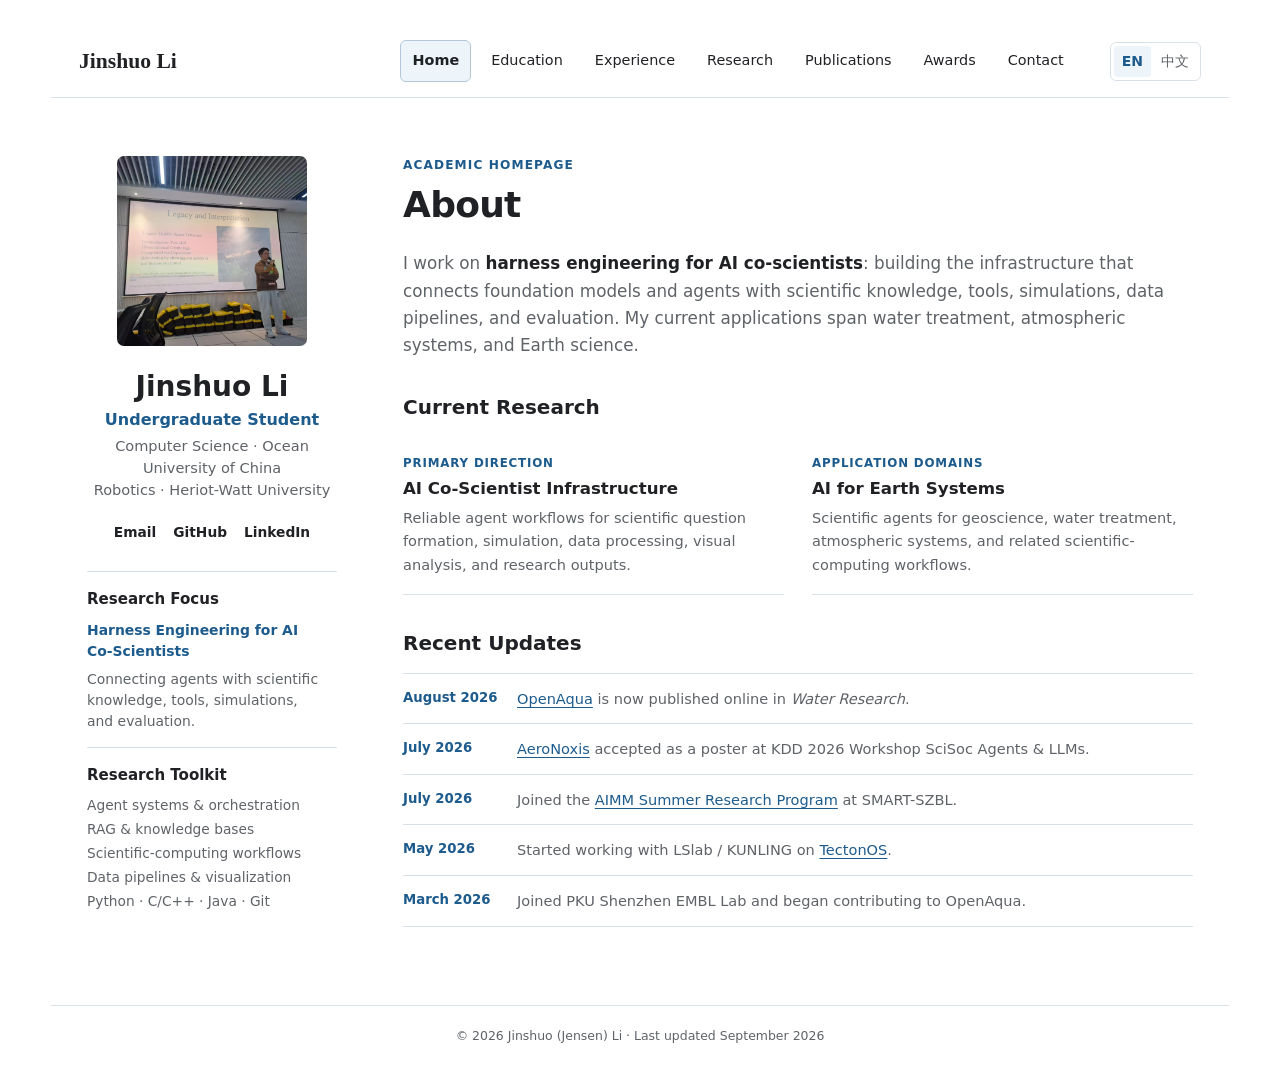
==== commit 4442e5a4: "Publish bilingual homepage and mobile improvements" ====
--- a/index.html
+++ b/index.html
@@ -16,63 +16,15 @@
     <meta property="og:image:alt" content="Jinshuo Li — Harness Engineering for AI Co-Scientists">
     <meta name="twitter:card" content="summary_large_image">
     <title>Jinshuo Li | Academic Homepage</title>
-    <link rel="stylesheet" href="site.css">
-    <style>
-        :root {
-            --page: #ffffff;
-            --surface: #ffffff;
-            --ink: #202124;
-            --muted: #5f6368;
-            --accent: #2b6da4;
-            --accent-strong: #1d5b8d;
-            --accent-soft: #edf5fb;
-            --panel: #ffffff;
-            --line: #d9e1e8;
-            --serif: Georgia, "Times New Roman", serif;
-        }
-
-        .site-shell { width: min(1180px, calc(100% - 40px)); }
-        .profile-layout { grid-template-columns: 250px minmax(0, 1fr); gap: 66px; }
-        .portrait { width: 190px; border: 0; border-radius: 7px; box-shadow: none; }
-        .profile-name { font-family: var(--sans); font-size: 1.75rem; }
-        .profile-panels { grid-template-columns: 1fr; gap: 0; }
-        .profile-panel { padding: 15px 0; border: 0; border-top: 1px solid var(--line); border-radius: 0; background: transparent; }
-        .page-title { font-family: var(--sans); font-size: clamp(1.8rem, 4vw, 2.25rem); font-weight: 720; letter-spacing: -0.02em; }
-        .page-title::after { display: none; }
-        .subheading { font-family: var(--sans); font-size: 1.25rem; }
-        .quick-card,
-        .research-card,
-        .publication-card,
-        .award-card,
-        .contact-card {
-            padding: 17px 0;
-            border: 0;
-            border-bottom: 1px solid var(--line);
-            border-radius: 0;
-            background: transparent;
-        }
-        .quick-card:first-child,
-        .research-card.featured { border-left: 0; }
-        .quick-grid { gap: 28px; }
-        .publication-card h3,
-        .research-card h3 { font-size: 1.1rem; }
-
-        @media (max-width: 980px) {
-            .profile-layout { grid-template-columns: 230px minmax(0, 1fr); gap: 42px; }
-        }
-
-        @media (max-width: 740px) {
-            .profile-panels { grid-template-columns: 1fr; }
-        }
-    </style>
+    <link rel="stylesheet" href="site.css?v=20260908-mobile">
 </head>
 <body
     class="theme-research-first"
     data-asset-prefix=""
-    data-footer-copy="© 2026 Jinshuo (Jensen) Li · Last updated July 2026"
+    data-footer-copy="© 2026 Jinshuo (Jensen) Li · Last updated September 2026"
 >
     <div id="app"></div>
-    <noscript>This academic homepage requires JavaScript to switch between its sections.</noscript>
-    <script src="site.js"></script>
+    <noscript>Please enable JavaScript to view this homepage. 请开启 JavaScript 以浏览主页。</noscript>
+    <script src="site.js?v=20260908-mobile"></script>
 </body>
 </html>
--- a/site.css
+++ b/site.css
@@ -16,7 +16,7 @@
 
 *, *::before, *::after { box-sizing: border-box; }
 
-html { min-width: 320px; }
+html { min-width: 320px; -webkit-text-size-adjust: 100%; text-size-adjust: 100%; }
 
 body {
     min-height: 100vh;
@@ -118,6 +118,53 @@
     font-weight: 650;
 }
 
+.language-switch {
+    display: flex;
+    flex: 0 0 auto;
+    gap: 2px;
+    padding: 3px;
+    border: 1px solid var(--line);
+    border-radius: 6px;
+}
+
+.language-switch button {
+    padding: 5px 8px;
+    border: 0;
+    border-radius: 3px;
+    background: transparent;
+    color: var(--muted);
+    font: inherit;
+    font-size: 0.875rem;
+    line-height: 1.5;
+    cursor: pointer;
+    white-space: nowrap;
+}
+
+.language-switch button[aria-pressed="true"] {
+    background: var(--accent-soft);
+    color: var(--accent-strong);
+    font-weight: 650;
+}
+
+html:lang(zh-CN) {
+    --sans: "PingFang SC", "Microsoft YaHei", "Noto Sans CJK SC", system-ui, sans-serif;
+}
+
+html:lang(zh-CN) .home-intro,
+html:lang(zh-CN) .lead,
+html:lang(zh-CN) .experience-detail,
+html:lang(zh-CN) .research-card p,
+html:lang(zh-CN) .publication-card p { line-height: 1.85; }
+
+html:lang(zh-CN) .eyebrow,
+html:lang(zh-CN) .card-domain,
+html:lang(zh-CN) .quick-label { letter-spacing: 0.025em; }
+
+.publication-card h3 { overflow-wrap: anywhere; text-wrap: pretty; }
+.paper-authors { line-height: 1.6; }
+.paper-authors strong { color: var(--ink); }
+.paper-links a { font-weight: 650; }
+
 .profile-layout {
     width: min(1160px, calc(100% - 72px));
     margin: 0 auto;
@@ -129,6 +176,7 @@
 }
 
 .profile-column {
+    min-width: 0;
     position: sticky;
     top: 104px;
     align-self: start;
@@ -263,6 +311,34 @@
 }
 
 .subheading:first-child { margin-top: 0; }
+
+.coursework-table {
+    width: 100%;
+    border-collapse: collapse;
+    font-size: 0.95rem;
+    line-height: 1.6;
+}
+
+.coursework-table th,
+.coursework-table td {
+    padding: 13px 0;
+    border-bottom: 1px solid var(--line);
+    text-align: left;
+    vertical-align: top;
+}
+
+.coursework-table thead th {
+    color: var(--muted);
+    font-size: 0.875rem;
+    font-weight: 600;
+}
+
+.coursework-table th[scope="row"] { padding-right: 20px; font-weight: 500; }
+.coursework-table th:last-child,
+.coursework-table td { width: 96px; text-align: right; white-space: nowrap; }
+.coursework-table td { font-variant-numeric: tabular-nums; }
+.coursework-table td strong { color: var(--accent-strong); font-weight: 700; }
+.coursework-table td span { color: var(--muted); font-size: 0.875rem; }
 
 .home-intro {
     max-width: 770px;
@@ -418,6 +494,11 @@
 .contact-card p { margin-bottom: 14px; color: var(--muted); }
 .contact-links { display: flex; flex-wrap: wrap; gap: 20px; }
 .contact-links a { font-weight: 650; }
+.profile-identity,
+.profile-panels,
+.education-item > div { min-width: 0; }
+.main-column a,
+.education-item h3 { overflow-wrap: anywhere; }
 
 .footer {
     padding: 20px 28px;
@@ -426,6 +507,40 @@
     font-size: 0.78rem;
     text-align: center;
 }
+
+/* B theme lives before the responsive rules so desktop values cannot override mobile. */
+:where(.theme-research-first) {
+    --page: #ffffff;
+    --surface: #ffffff;
+    --ink: #202124;
+    --muted: #5f6368;
+    --accent: #2b6da4;
+    --accent-strong: #1d5b8d;
+    --accent-soft: #edf5fb;
+    --panel: #ffffff;
+    --line: #d9e1e8;
+    --serif: Georgia, "Times New Roman", serif;
+}
+
+:where(.theme-research-first) .site-shell { width: min(1180px, calc(100% - 40px)); }
+:where(.theme-research-first) .profile-layout { grid-template-columns: 250px minmax(0, 1fr); gap: 66px; }
+:where(.theme-research-first) .portrait { width: 190px; border: 0; border-radius: 7px; box-shadow: none; }
+:where(.theme-research-first) .profile-name { font-family: var(--sans); font-size: 1.75rem; }
+:where(.theme-research-first) .profile-panels { grid-template-columns: 1fr; gap: 0; }
+:where(.theme-research-first) .profile-panel { padding: 15px 0; border: 0; border-top: 1px solid var(--line); border-radius: 0; background: transparent; }
+:where(.theme-research-first) .page-title { font-family: var(--sans); font-size: clamp(1.8rem, 4vw, 2.25rem); font-weight: 720; letter-spacing: -0.02em; }
+:where(.theme-research-first) .page-title::after { display: none; }
+:where(.theme-research-first) .subheading { font-family: var(--sans); font-size: 1.25rem; }
+:where(.theme-research-first) .quick-card,
+:where(.theme-research-first) .research-card,
+:where(.theme-research-first) .publication-card,
+:where(.theme-research-first) .award-card,
+:where(.theme-research-first) .contact-card { padding: 17px 0; border: 0; border-bottom: 1px solid var(--line); border-radius: 0; background: transparent; }
+:where(.theme-research-first) .quick-card:first-child,
+:where(.theme-research-first) .research-card.featured { border-left: 0; }
+:where(.theme-research-first) .quick-grid { gap: 28px; }
+:where(.theme-research-first) .publication-card h3,
+:where(.theme-research-first) .research-card h3 { font-size: 1.1rem; }
 
 @media (max-width: 980px) {
     .nav-inner { width: calc(100% - 36px); gap: 22px; }
@@ -433,18 +548,42 @@
     .profile-layout { width: calc(100% - 48px); grid-template-columns: 245px minmax(0, 1fr); gap: 46px; }
     .portrait { width: 182px; }
     .quick-grid, .award-list { grid-template-columns: 1fr; }
+    :where(.theme-research-first) .profile-layout { grid-template-columns: 230px minmax(0, 1fr); gap: 42px; }
 }
 
 @media (max-width: 740px) {
-    .site-shell { width: 100%; min-height: 100vh; margin: 0; border: 0; border-radius: 0; box-shadow: none; }
-    .nav-inner { width: 100%; min-height: 62px; padding: 0 15px; }
-    .brand { display: none; }
-    .nav-link { padding: 7px 10px; }
-    .profile-layout { width: min(100% - 32px, 680px); padding: 36px 0 58px; grid-template-columns: 1fr; gap: 50px; }
-    .profile-column { position: static; }
-    .portrait { width: 160px; }
-    .profile-panels { grid-template-columns: repeat(2, minmax(0, 1fr)); }
-    .main-column { min-height: 0; }
+    .site-shell { width: 100%; min-height: 100vh; margin: 0; overflow: visible; border: 0; border-radius: 0; box-shadow: none; }
+    .site-nav { padding-top: env(safe-area-inset-top, 0px); }
+    .nav-inner {
+        width: 100%; min-height: 0; padding: 8px max(16px, env(safe-area-inset-right, 0px)) 0 max(16px, env(safe-area-inset-left, 0px));
+        display: grid; grid-template-columns: minmax(0, 1fr) auto; gap: 5px 12px;
+    }
+    .brand { display: block; font-family: var(--sans); font-size: 1.05rem; }
+    .language-switch { grid-column: 2; grid-row: 1; }
+    .language-switch button { min-height: 34px; }
+    .nav-links { grid-column: 1 / -1; grid-row: 2; width: 100%; gap: 4px; padding: 2px 0 8px; }
+    .nav-link { min-height: 44px; padding: 10px 12px; font-size: 0.9rem; }
+    .profile-layout {
+        width: 100%; padding: 24px max(16px, env(safe-area-inset-right, 0px)) 40px max(16px, env(safe-area-inset-left, 0px));
+        grid-template-columns: minmax(0, 1fr); grid-template-areas: "identity" "main" "toolkit"; gap: 28px;
+    }
+    .profile-column { display: contents; position: static; }
+    .profile-identity {
+        grid-area: identity; display: grid; grid-template-columns: 88px minmax(0, 1fr); column-gap: 16px;
+        padding-bottom: 20px; border-bottom: 1px solid var(--line); align-items: start;
+    }
+    .portrait { grid-column: 1; grid-row: 1 / 4; width: 88px; margin: 0; }
+    .profile-name { grid-column: 2; margin-bottom: 4px; font-size: 1.5rem; text-align: left; }
+    .profile-role { grid-column: 2; font-size: 0.9rem; text-align: left; }
+    .profile-school { grid-column: 2; margin: 5px 0 0; font-size: 0.875rem; text-align: left; }
+    .profile-links { grid-column: 1 / -1; justify-content: flex-start; gap: 10px 20px; margin: 12px 0 0; }
+    .profile-links a { min-height: 36px; display: inline-flex; align-items: center; }
+    .profile-panels { grid-area: toolkit; grid-template-columns: 1fr; gap: 0; }
+    .main-column { grid-area: main; min-height: 0; width: 100%; }
+    .page-title { margin-bottom: 18px; }
+    .home-intro, .lead { font-size: 1rem; line-height: 1.7; }
+    .education-item { align-items: start; }
+    .footer { padding-bottom: max(20px, env(safe-area-inset-bottom, 0px)); }
 }
 
 @media (max-width: 520px) {
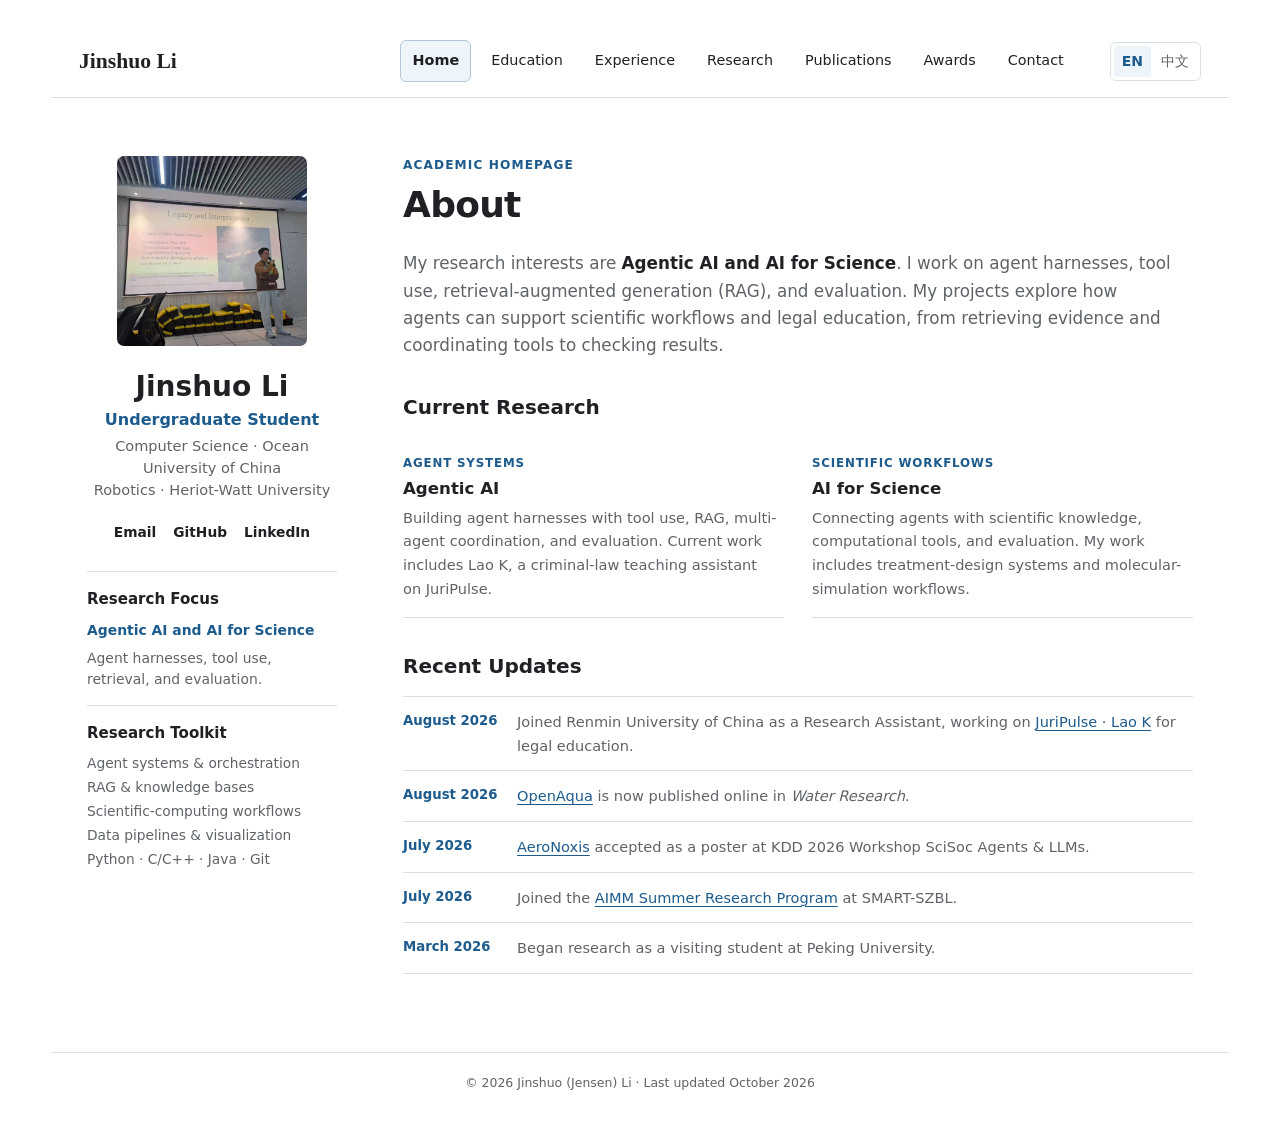
==== commit 0e3f0b6a: "Update research focus, affiliations, and JuriPulse work" ====
--- a/index.html
+++ b/index.html
@@ -3,12 +3,12 @@
 <head>
     <meta charset="UTF-8">
     <meta name="viewport" content="width=device-width, initial-scale=1.0">
-    <meta name="description" content="Jinshuo (Jensen) Li works on harness engineering for AI co-scientists across water treatment, atmospheric systems, and Earth science.">
+    <meta name="description" content="Jinshuo (Jensen) Li works on Agentic AI and AI for Science, focusing on agent harnesses, tool use, RAG, and evaluation for scientific workflows and legal education.">
     <meta name="theme-color" content="#ffffff">
     <link rel="canonical" href="https://jinshuoli-jensen.github.io/JinshuoLi-Jensen/">
     <meta property="og:type" content="website">
-    <meta property="og:title" content="Jinshuo Li | Harness Engineering for AI Co-Scientists">
-    <meta property="og:description" content="Researching agent systems that connect foundation models with scientific knowledge, tools, simulations, and evaluation.">
+    <meta property="og:title" content="Jinshuo Li | Agentic AI and AI for Science">
+    <meta property="og:description" content="Jinshuo (Jensen) Li works on Agentic AI and AI for Science, focusing on agent harnesses, tool use, RAG, and evaluation for scientific workflows and legal education.">
     <meta property="og:url" content="https://jinshuoli-jensen.github.io/JinshuoLi-Jensen/">
     <meta property="og:image" content="https://jinshuoli-jensen.github.io/JinshuoLi-Jensen/img/og.png">
     <meta property="og:image:width" content="1536">
@@ -21,10 +21,10 @@
 <body
     class="theme-research-first"
     data-asset-prefix=""
-    data-footer-copy="© 2026 Jinshuo (Jensen) Li · Last updated September 2026"
+    data-footer-copy="© 2026 Jinshuo (Jensen) Li · Last updated October 2026"
 >
     <div id="app"></div>
     <noscript>Please enable JavaScript to view this homepage. 请开启 JavaScript 以浏览主页。</noscript>
-    <script src="site.js?v=20260908-mobile"></script>
+    <script src="site.js?v=20261021-agentic-ai"></script>
 </body>
 </html>
